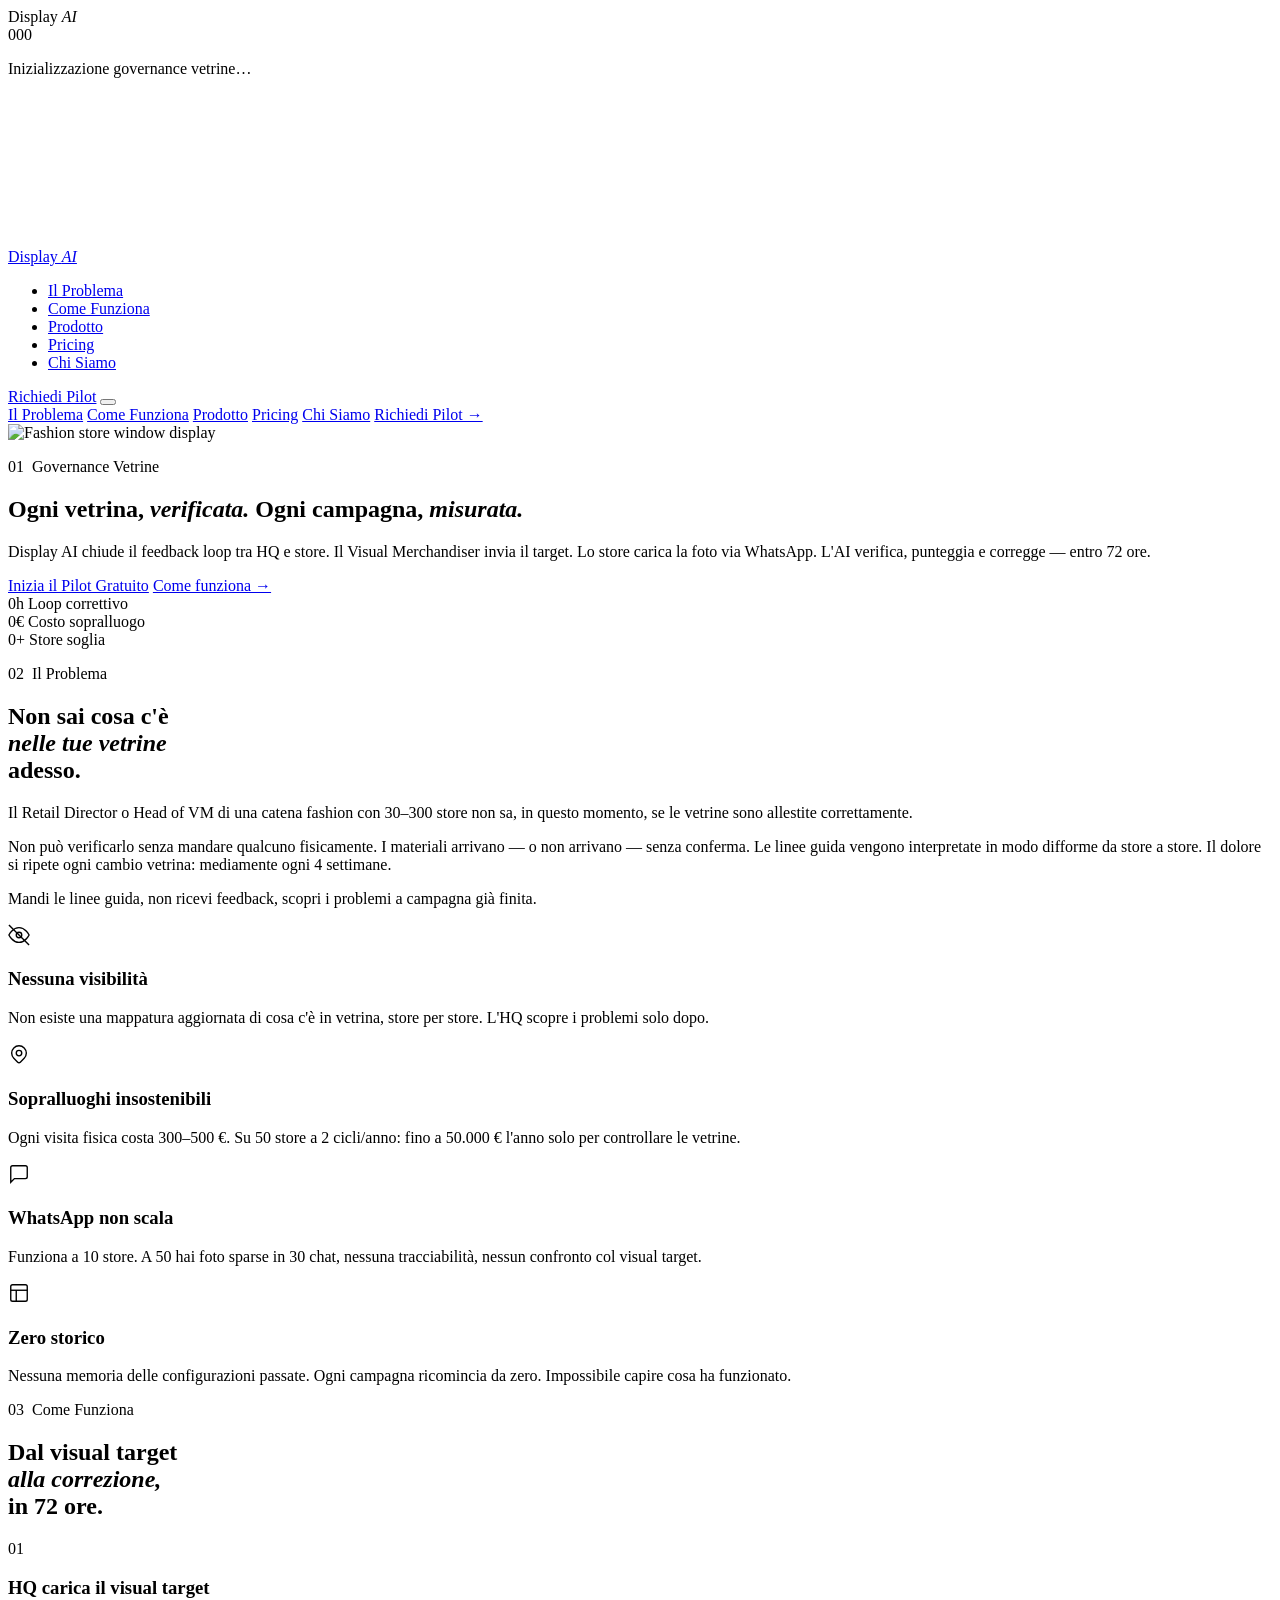
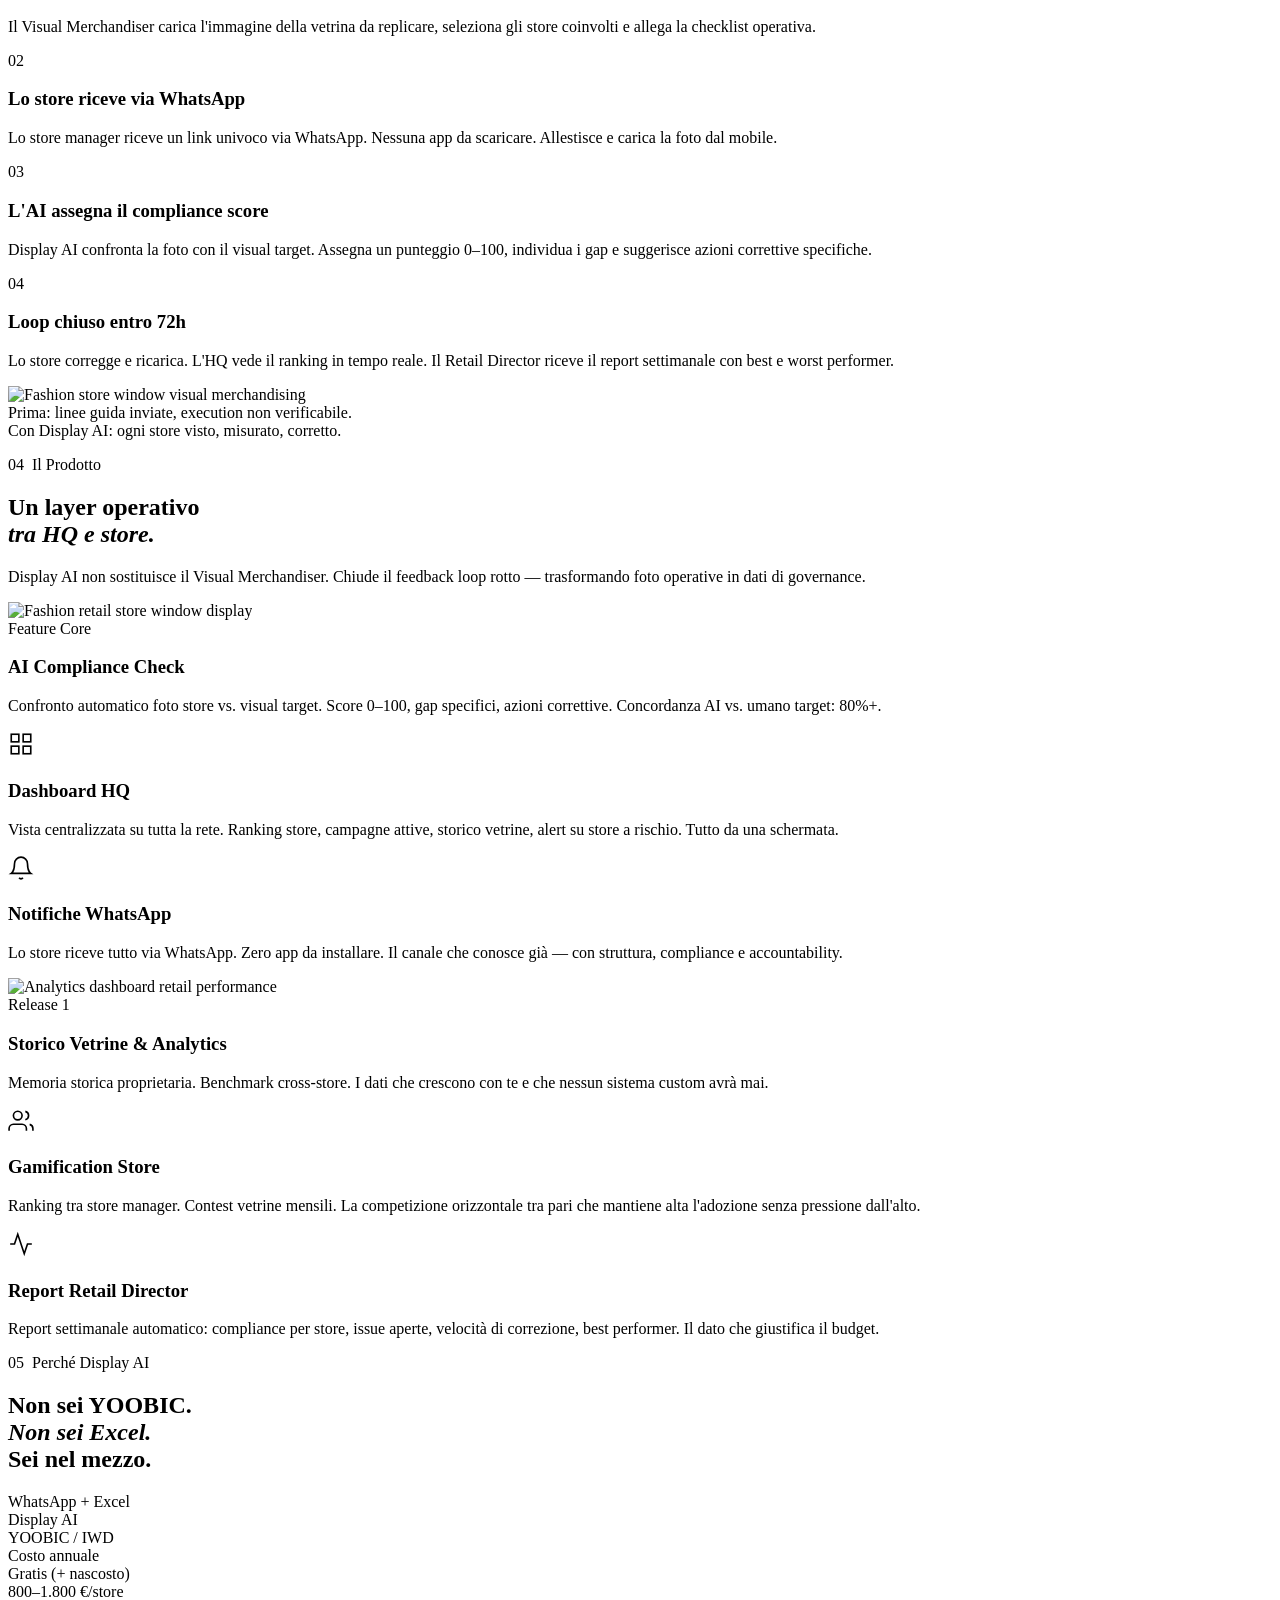
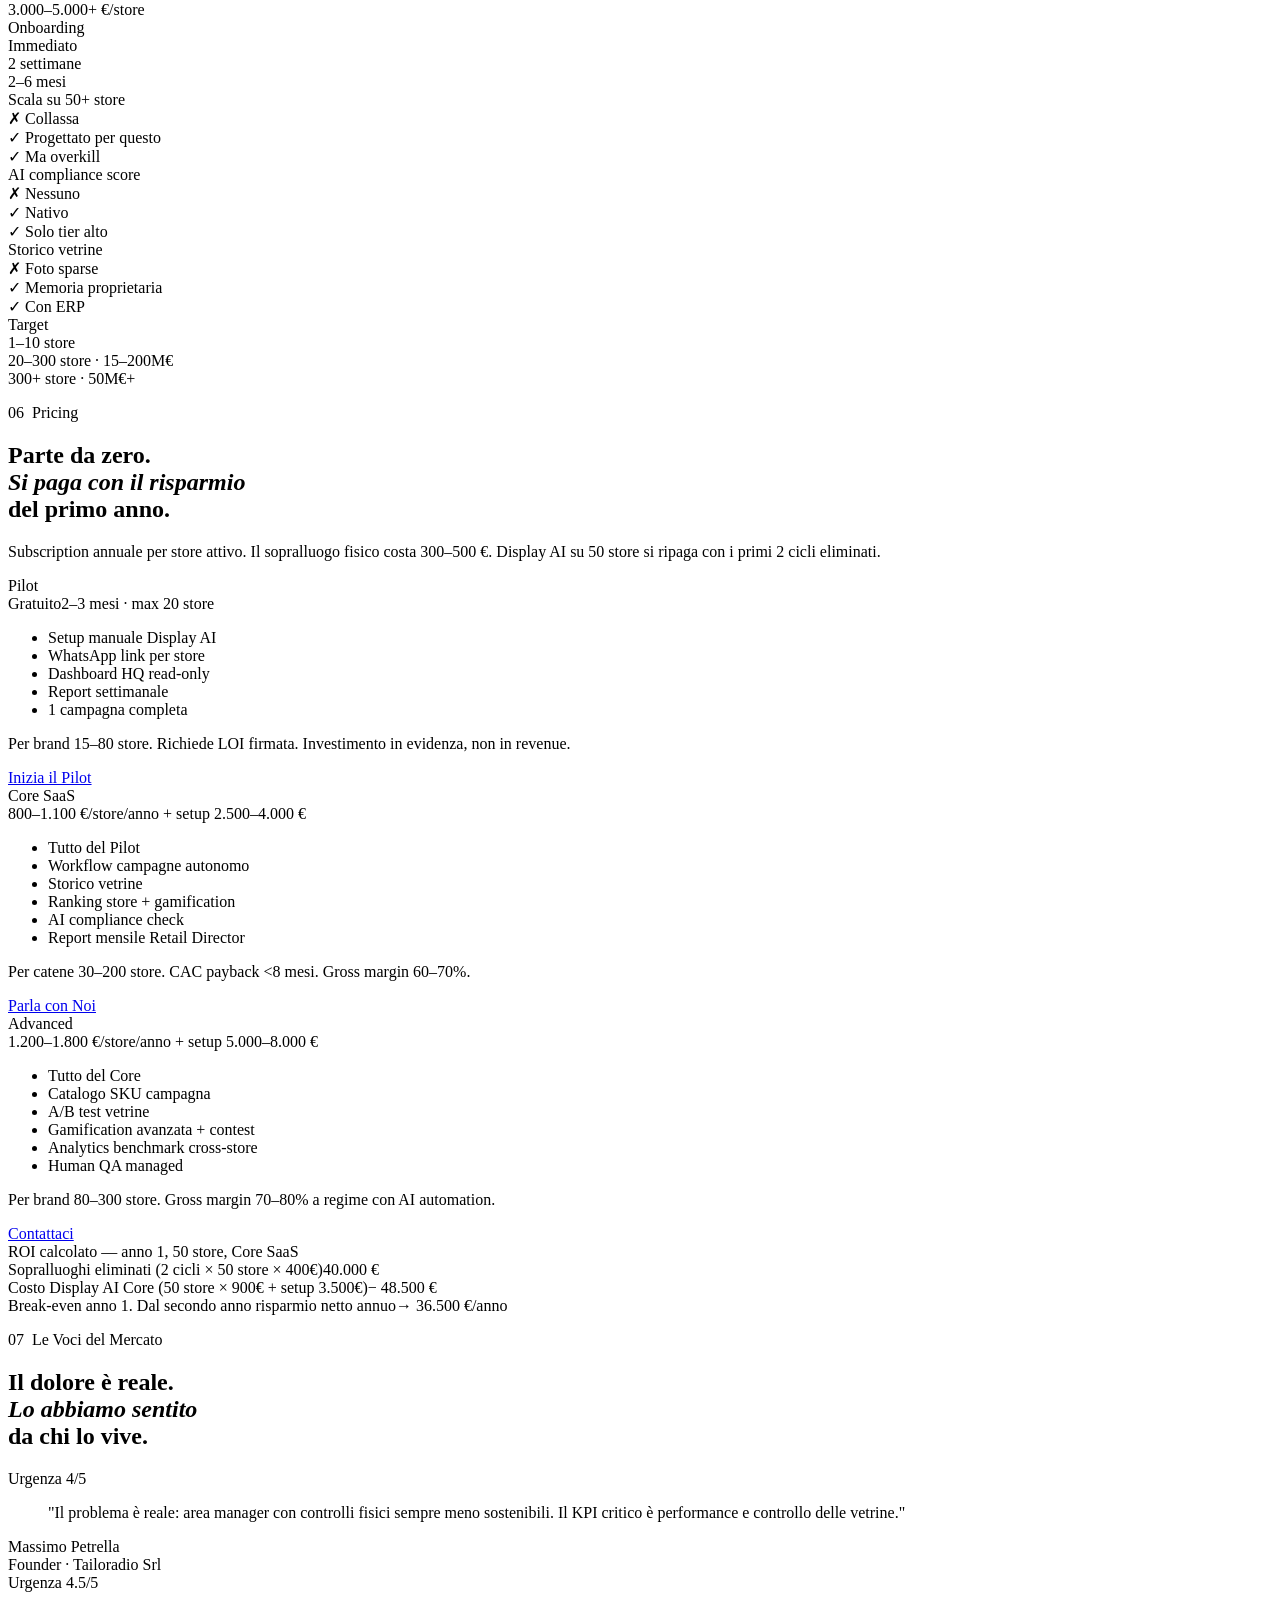
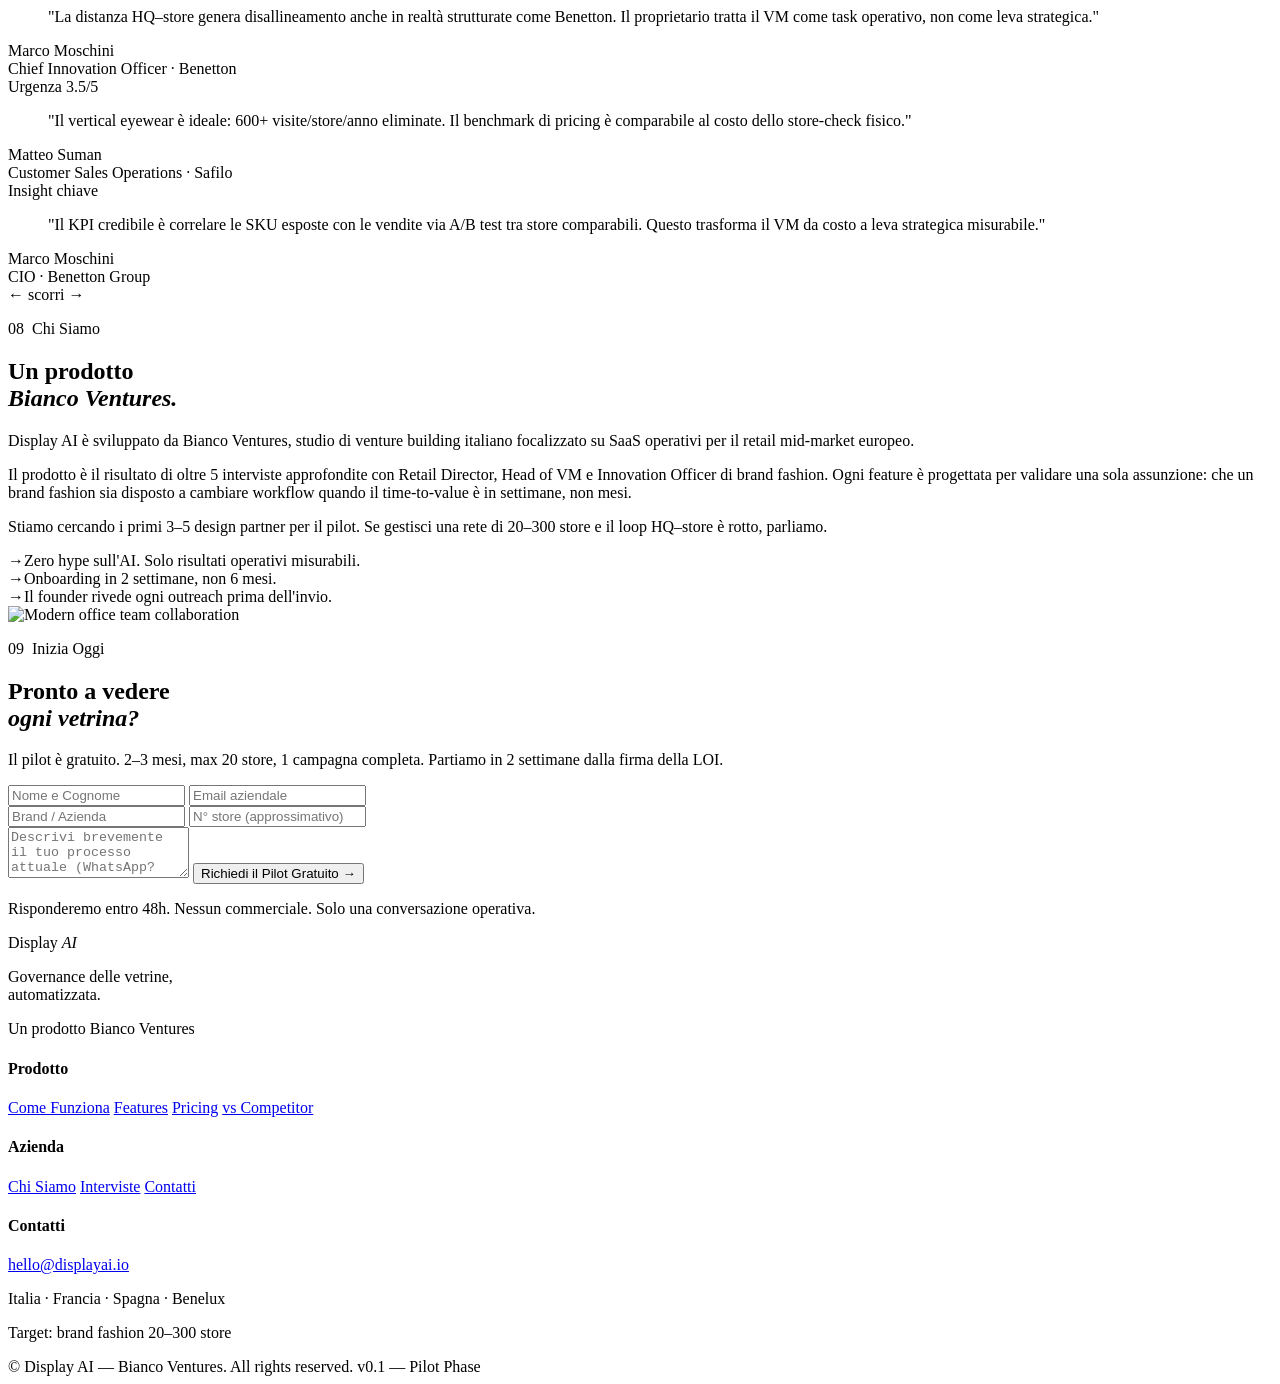
==== index.html @ e02dca62 "Add files via upload" ====
<!DOCTYPE html>
<html lang="it">
<head>
  <meta charset="UTF-8" />
  <meta name="viewport" content="width=device-width, initial-scale=1.0" />
  <title>Display AI — Governance delle Vetrine, Automatizzata</title>
  <meta name="description" content="Display AI aiuta i brand fashion con più di 20 store a garantire coerenza e performance nelle vetrine, tracciando automaticamente l'esecuzione." />
  <link rel="preconnect" href="https://fonts.googleapis.com" />
  <link rel="preconnect" href="https://fonts.gstatic.com" crossorigin />
  <link rel="preconnect" href="https://images.unsplash.com" />
  <link href="https://fonts.googleapis.com/css2?family=Cormorant+Garamond:ital,wght@0,300;0,600;1,300;1,600&family=DM+Sans:opsz,wght@9..40,300;9..40,400;9..40,500&family=DM+Mono:wght@400;500&display=swap" rel="stylesheet" />
  <link rel="stylesheet" href="style.css" />
</head>
<body>

  <div id="loader">
    <div class="loader-inner">
      <div class="loader-logo">Display <em>AI</em></div>
      <div class="loader-progress">
        <div class="loader-bar"><div id="loaderFill" class="loader-fill"></div></div>
        <span id="loaderCount" class="loader-count">000</span>
      </div>
      <p class="loader-label">Inizializzazione governance vetrine…</p>
    </div>
  </div>

  <div id="cursorRing" class="cursor-ring"></div>
  <div id="cursorDot" class="cursor-dot"></div>
  <canvas id="grain" class="grain" aria-hidden="true"></canvas>

  <nav id="nav">
    <div class="nav-inner">
      <a href="#hero" class="nav-logo">Display <em>AI</em></a>
      <ul class="nav-links">
        <li><a href="#problema">Il Problema</a></li>
        <li><a href="#come-funziona">Come Funziona</a></li>
        <li><a href="#prodotto">Prodotto</a></li>
        <li><a href="#pricing">Pricing</a></li>
        <li><a href="#chi-siamo">Chi Siamo</a></li>
      </ul>
      <a href="#contatti" class="btn-nav cta-mag">Richiedi Pilot</a>
      <button id="burger" class="burger" aria-label="Toggle menu"><span></span><span></span></button>
    </div>
    <div id="mobileMenu" class="mobile-menu">
      <a href="#problema" class="mobile-link">Il Problema</a>
      <a href="#come-funziona" class="mobile-link">Come Funziona</a>
      <a href="#prodotto" class="mobile-link">Prodotto</a>
      <a href="#pricing" class="mobile-link">Pricing</a>
      <a href="#chi-siamo" class="mobile-link">Chi Siamo</a>
      <a href="#contatti" class="mobile-cta">Richiedi Pilot →</a>
    </div>
  </nav>

  <section id="hero">
    <div class="hero-media">
      <img src="https://images.unsplash.com/photo-1567401893414-76b7b1e5a7a5?auto=format&fit=crop&q=80&w=2400" alt="Fashion store window display" class="hero-img" loading="eager" />
      <div class="hero-overlay"></div>
    </div>
    <div class="hero-body">
      <p class="chapter-tag ri"><span class="mono">01</span>&nbsp;&nbsp;Governance Vetrine</p>
      <h1 class="hero-title">
        <span class="rw" style="--d:0ms">Ogni vetrina,</span>
        <em class="rw" style="--d:140ms">verificata.</em>
        <span class="rw" style="--d:300ms">Ogni campagna,</span>
        <em class="rw" style="--d:440ms">misurata.</em>
      </h1>
      <p class="hero-sub ri" style="--d:580ms">Display AI chiude il feedback loop tra HQ e store. Il Visual Merchandiser invia il target. Lo store carica la foto via WhatsApp. L'AI verifica, punteggia e corregge — entro 72 ore.</p>
      <div class="hero-ctas ri" style="--d:720ms">
        <a href="#contatti" class="btn-primary cta-mag">Inizia il Pilot Gratuito</a>
        <a href="#come-funziona" class="btn-ghost">Come funziona →</a>
      </div>
      <div class="hero-stats ri" style="--d:860ms">
        <div class="hstat">
          <span class="hstat-num counter" data-target="72">0</span><span class="hstat-unit">h</span>
          <span class="hstat-label">Loop correttivo</span>
        </div>
        <div class="hstat-sep"></div>
        <div class="hstat">
          <span class="hstat-num counter" data-target="300">0</span><span class="hstat-unit">€</span>
          <span class="hstat-label">Costo sopralluogo</span>
        </div>
        <div class="hstat-sep"></div>
        <div class="hstat">
          <span class="hstat-num counter" data-target="20">0</span><span class="hstat-unit">+</span>
          <span class="hstat-label">Store soglia</span>
        </div>
      </div>
    </div>
    <div class="scroll-cue"><span class="scroll-line"></span></div>
  </section>

  <section id="problema" class="section">
    <div class="container">
      <div class="section-head">
        <p class="chapter-tag ri"><span class="mono">02</span>&nbsp;&nbsp;Il Problema</p>
        <h2 class="section-title ri">Non sai cosa c'è<br /><em>nelle tue vetrine</em><br />adesso.</h2>
      </div>
      <div class="problema-layout">
        <div class="problema-text">
          <p class="lead ri">Il Retail Director o Head of VM di una catena fashion con 30–300 store non sa, in questo momento, se le vetrine sono allestite correttamente.</p>
          <p class="body-text ri">Non può verificarlo senza mandare qualcuno fisicamente. I materiali arrivano — o non arrivano — senza conferma. Le linee guida vengono interpretate in modo difforme da store a store. Il dolore si ripete ogni cambio vetrina: mediamente ogni 4 settimane.</p>
          <p class="body-text ri">Mandi le linee guida, non ricevi feedback, scopri i problemi a campagna già finita.</p>
        </div>
        <div class="pain-cards">
          <div class="pain-card ri" style="--d:0ms">
            <div class="pain-icon"><svg width="22" height="22" viewBox="0 0 24 24" fill="none" stroke="currentColor" stroke-width="1.5"><path d="M1 12s4-8 11-8 11 8 11 8-4 8-11 8-11-8-11-8z"/><circle cx="12" cy="12" r="3"/><line x1="1" y1="1" x2="23" y2="23"/></svg></div>
            <h3>Nessuna visibilità</h3>
            <p>Non esiste una mappatura aggiornata di cosa c'è in vetrina, store per store. L'HQ scopre i problemi solo dopo.</p>
          </div>
          <div class="pain-card ri" style="--d:100ms">
            <div class="pain-icon"><svg width="22" height="22" viewBox="0 0 24 24" fill="none" stroke="currentColor" stroke-width="1.5"><path d="M17.657 16.657L13.414 20.9a1.998 1.998 0 01-2.827 0l-4.244-4.243a8 8 0 1111.314 0z"/><path d="M15 11a3 3 0 11-6 0 3 3 0 016 0z"/></svg></div>
            <h3>Sopralluoghi insostenibili</h3>
            <p>Ogni visita fisica costa 300–500 €. Su 50 store a 2 cicli/anno: fino a 50.000 € l'anno solo per controllare le vetrine.</p>
          </div>
          <div class="pain-card ri" style="--d:200ms">
            <div class="pain-icon"><svg width="22" height="22" viewBox="0 0 24 24" fill="none" stroke="currentColor" stroke-width="1.5"><path d="M21 15a2 2 0 01-2 2H7l-4 4V5a2 2 0 012-2h14a2 2 0 012 2z"/></svg></div>
            <h3>WhatsApp non scala</h3>
            <p>Funziona a 10 store. A 50 hai foto sparse in 30 chat, nessuna tracciabilità, nessun confronto col visual target.</p>
          </div>
          <div class="pain-card ri" style="--d:300ms">
            <div class="pain-icon"><svg width="22" height="22" viewBox="0 0 24 24" fill="none" stroke="currentColor" stroke-width="1.5"><rect x="3" y="3" width="18" height="18" rx="2"/><line x1="3" y1="9" x2="21" y2="9"/><line x1="9" y1="21" x2="9" y2="9"/></svg></div>
            <h3>Zero storico</h3>
            <p>Nessuna memoria delle configurazioni passate. Ogni campagna ricomincia da zero. Impossibile capire cosa ha funzionato.</p>
          </div>
        </div>
      </div>
    </div>
  </section>

  <section id="come-funziona" class="section section-dark">
    <div class="container">
      <div class="section-head">
        <p class="chapter-tag ri"><span class="mono">03</span>&nbsp;&nbsp;Come Funziona</p>
        <h2 class="section-title ri">Dal visual target<br /><em>alla correzione,</em><br />in 72 ore.</h2>
      </div>
      <div class="flow-wrap">
        <div class="flow-steps">
          <div class="flow-step ri" style="--d:0ms">
            <div class="step-num mono">01</div>
            <div class="step-body">
              <h3>HQ carica il visual target</h3>
              <p>Il Visual Merchandiser carica l'immagine della vetrina da replicare, seleziona gli store coinvolti e allega la checklist operativa.</p>
            </div>
          </div>
          <div class="flow-connector"></div>
          <div class="flow-step ri" style="--d:140ms">
            <div class="step-num mono">02</div>
            <div class="step-body">
              <h3>Lo store riceve via WhatsApp</h3>
              <p>Lo store manager riceve un link univoco via WhatsApp. Nessuna app da scaricare. Allestisce e carica la foto dal mobile.</p>
            </div>
          </div>
          <div class="flow-connector"></div>
          <div class="flow-step ri" style="--d:280ms">
            <div class="step-num mono">03</div>
            <div class="step-body">
              <h3>L'AI assegna il compliance score</h3>
              <p>Display AI confronta la foto con il visual target. Assegna un punteggio 0–100, individua i gap e suggerisce azioni correttive specifiche.</p>
            </div>
          </div>
          <div class="flow-connector"></div>
          <div class="flow-step ri" style="--d:420ms">
            <div class="step-num mono">04</div>
            <div class="step-body">
              <h3>Loop chiuso entro 72h</h3>
              <p>Lo store corregge e ricarica. L'HQ vede il ranking in tempo reale. Il Retail Director riceve il report settimanale con best e worst performer.</p>
            </div>
          </div>
        </div>
        <div class="flow-visual ri" style="--d:200ms">
          <img src="https://images.unsplash.com/photo-1558618666-fcd25c85cd64?auto=format&fit=crop&q=80&w=1200" alt="Fashion store window visual merchandising" loading="lazy" />
          <div class="flow-caption mono">Prima: linee guida inviate, execution non verificabile.<br/>Con Display AI: ogni store visto, misurato, corretto.</div>
        </div>
      </div>
    </div>
  </section>

  <section id="prodotto" class="section">
    <div class="container">
      <div class="section-head">
        <p class="chapter-tag ri"><span class="mono">04</span>&nbsp;&nbsp;Il Prodotto</p>
        <h2 class="section-title ri">Un layer operativo<br /><em>tra HQ e store.</em></h2>
        <p class="section-sub ri">Display AI non sostituisce il Visual Merchandiser. Chiude il feedback loop rotto — trasformando foto operative in dati di governance.</p>
      </div>
      <div class="bento">
        <div class="bento-card bento-large ri">
          <div class="bento-img-wrap">
            <img src="https://images.unsplash.com/photo-1441984904996-e0b6ba687e04?auto=format&fit=crop&q=80&w=1200" alt="Fashion retail store window display" loading="lazy" />
            <div class="bento-overlay"></div>
          </div>
          <div class="bento-content">
            <span class="bento-tag mono">Feature Core</span>
            <h3>AI Compliance Check</h3>
            <p>Confronto automatico foto store vs. visual target. Score 0–100, gap specifici, azioni correttive. Concordanza AI vs. umano target: 80%+.</p>
          </div>
        </div>
        <div class="bento-card ri" style="--d:100ms">
          <div class="bento-icon"><svg width="26" height="26" viewBox="0 0 24 24" fill="none" stroke="currentColor" stroke-width="1.5"><rect x="3" y="3" width="7" height="7"/><rect x="14" y="3" width="7" height="7"/><rect x="3" y="14" width="7" height="7"/><rect x="14" y="14" width="7" height="7"/></svg></div>
          <h3>Dashboard HQ</h3>
          <p>Vista centralizzata su tutta la rete. Ranking store, campagne attive, storico vetrine, alert su store a rischio. Tutto da una schermata.</p>
        </div>
        <div class="bento-card ri" style="--d:200ms">
          <div class="bento-icon"><svg width="26" height="26" viewBox="0 0 24 24" fill="none" stroke="currentColor" stroke-width="1.5"><path d="M18 8A6 6 0 006 8c0 7-3 9-3 9h18s-3-2-3-9"/><path d="M13.73 21a2 2 0 01-3.46 0"/></svg></div>
          <h3>Notifiche WhatsApp</h3>
          <p>Lo store riceve tutto via WhatsApp. Zero app da installare. Il canale che conosce già — con struttura, compliance e accountability.</p>
        </div>
        <div class="bento-card bento-wide ri" style="--d:100ms">
          <div class="bento-img-wrap">
            <img src="https://images.unsplash.com/photo-1460925895917-afdab827c52f?auto=format&fit=crop&q=80&w=1200" alt="Analytics dashboard retail performance" loading="lazy" />
            <div class="bento-overlay"></div>
          </div>
          <div class="bento-content">
            <span class="bento-tag mono">Release 1</span>
            <h3>Storico Vetrine & Analytics</h3>
            <p>Memoria storica proprietaria. Benchmark cross-store. I dati che crescono con te e che nessun sistema custom avrà mai.</p>
          </div>
        </div>
        <div class="bento-card ri" style="--d:300ms">
          <div class="bento-icon"><svg width="26" height="26" viewBox="0 0 24 24" fill="none" stroke="currentColor" stroke-width="1.5"><path d="M17 21v-2a4 4 0 00-4-4H5a4 4 0 00-4 4v2"/><circle cx="9" cy="7" r="4"/><path d="M23 21v-2a4 4 0 00-3-3.87M16 3.13a4 4 0 010 7.75"/></svg></div>
          <h3>Gamification Store</h3>
          <p>Ranking tra store manager. Contest vetrine mensili. La competizione orizzontale tra pari che mantiene alta l'adozione senza pressione dall'alto.</p>
        </div>
        <div class="bento-card ri" style="--d:400ms">
          <div class="bento-icon"><svg width="26" height="26" viewBox="0 0 24 24" fill="none" stroke="currentColor" stroke-width="1.5"><polyline points="22 12 18 12 15 21 9 3 6 12 2 12"/></svg></div>
          <h3>Report Retail Director</h3>
          <p>Report settimanale automatico: compliance per store, issue aperte, velocità di correzione, best performer. Il dato che giustifica il budget.</p>
        </div>
      </div>
    </div>
  </section>

  <section id="versus" class="section section-dark">
    <div class="container">
      <div class="section-head">
        <p class="chapter-tag ri"><span class="mono">05</span>&nbsp;&nbsp;Perché Display AI</p>
        <h2 class="section-title ri">Non sei YOOBIC.<br /><em>Non sei Excel.</em><br />Sei nel mezzo.</h2>
      </div>
      <div class="vs-table ri">
        <div class="vs-header">
          <div></div>
          <div class="mono vs-col-h">WhatsApp + Excel</div>
          <div class="mono vs-col-h highlight-h">Display AI</div>
          <div class="mono vs-col-h">YOOBIC / IWD</div>
        </div>
        <div class="vs-row"><div class="vs-label">Costo annuale</div><div>Gratis (+ nascosto)</div><div class="highlight-c">800–1.800 €/store</div><div>3.000–5.000+ €/store</div></div>
        <div class="vs-row"><div class="vs-label">Onboarding</div><div>Immediato</div><div class="highlight-c">2 settimane</div><div>2–6 mesi</div></div>
        <div class="vs-row"><div class="vs-label">Scala su 50+ store</div><div class="no">✗ Collassa</div><div class="highlight-c yes">✓ Progettato per questo</div><div class="yes">✓ Ma overkill</div></div>
        <div class="vs-row"><div class="vs-label">AI compliance score</div><div class="no">✗ Nessuno</div><div class="highlight-c yes">✓ Nativo</div><div class="yes">✓ Solo tier alto</div></div>
        <div class="vs-row"><div class="vs-label">Storico vetrine</div><div class="no">✗ Foto sparse</div><div class="highlight-c yes">✓ Memoria proprietaria</div><div class="yes">✓ Con ERP</div></div>
        <div class="vs-row"><div class="vs-label">Target</div><div>1–10 store</div><div class="highlight-c">20–300 store · 15–200M€</div><div>300+ store · 50M€+</div></div>
      </div>
    </div>
  </section>

  <section id="pricing" class="section">
    <div class="container">
      <div class="section-head">
        <p class="chapter-tag ri"><span class="mono">06</span>&nbsp;&nbsp;Pricing</p>
        <h2 class="section-title ri">Parte da zero.<br /><em>Si paga con il risparmio</em><br />del primo anno.</h2>
        <p class="section-sub ri">Subscription annuale per store attivo. Il sopralluogo fisico costa 300–500 €. Display AI su 50 store si ripaga con i primi 2 cicli eliminati.</p>
      </div>
      <div class="pricing-grid">
        <div class="pricing-card ri" style="--d:0ms">
          <div class="pricing-badge mono">Pilot</div>
          <div class="pricing-price"><span class="price-amount">Gratuito</span><span class="price-period">2–3 mesi · max 20 store</span></div>
          <ul class="pricing-features">
            <li>Setup manuale Display AI</li>
            <li>WhatsApp link per store</li>
            <li>Dashboard HQ read-only</li>
            <li>Report settimanale</li>
            <li>1 campagna completa</li>
          </ul>
          <p class="pricing-note">Per brand 15–80 store. Richiede LOI firmata. Investimento in evidenza, non in revenue.</p>
          <a href="#contatti" class="btn-outline cta-mag">Inizia il Pilot</a>
        </div>
        <div class="pricing-card pricing-featured ri" style="--d:160ms">
          <div class="pricing-badge mono">Core SaaS</div>
          <div class="pricing-price"><span class="price-amount">800–1.100 €</span><span class="price-period">/store/anno + setup 2.500–4.000 €</span></div>
          <ul class="pricing-features">
            <li>Tutto del Pilot</li>
            <li>Workflow campagne autonomo</li>
            <li>Storico vetrine</li>
            <li>Ranking store + gamification</li>
            <li>AI compliance check</li>
            <li>Report mensile Retail Director</li>
          </ul>
          <p class="pricing-note">Per catene 30–200 store. CAC payback &lt;8 mesi. Gross margin 60–70%.</p>
          <a href="#contatti" class="btn-primary cta-mag">Parla con Noi</a>
        </div>
        <div class="pricing-card ri" style="--d:320ms">
          <div class="pricing-badge mono">Advanced</div>
          <div class="pricing-price"><span class="price-amount">1.200–1.800 €</span><span class="price-period">/store/anno + setup 5.000–8.000 €</span></div>
          <ul class="pricing-features">
            <li>Tutto del Core</li>
            <li>Catalogo SKU campagna</li>
            <li>A/B test vetrine</li>
            <li>Gamification avanzata + contest</li>
            <li>Analytics benchmark cross-store</li>
            <li>Human QA managed</li>
          </ul>
          <p class="pricing-note">Per brand 80–300 store. Gross margin 70–80% a regime con AI automation.</p>
          <a href="#contatti" class="btn-outline cta-mag">Contattaci</a>
        </div>
      </div>
      <div class="pricing-math ri">
        <div class="math-label mono">ROI calcolato — anno 1, 50 store, Core SaaS</div>
        <div class="math-row"><span>Sopralluoghi eliminati (2 cicli × 50 store × 400€)</span><span class="math-val">40.000 €</span></div>
        <div class="math-row"><span>Costo Display AI Core (50 store × 900€ + setup 3.500€)</span><span class="math-val">− 48.500 €</span></div>
        <div class="math-row math-total"><span>Break-even anno 1. Dal secondo anno risparmio netto annuo</span><span class="math-val accent">→ 36.500 €/anno</span></div>
      </div>
    </div>
  </section>

  <section id="voci" class="section section-dark">
    <div class="container">
      <div class="section-head">
        <p class="chapter-tag ri"><span class="mono">07</span>&nbsp;&nbsp;Le Voci del Mercato</p>
        <h2 class="section-title ri">Il dolore è reale.<br /><em>Lo abbiamo sentito</em><br />da chi lo vive.</h2>
      </div>
      <div class="quotes-rail" id="quotesRail">
        <div class="quote-card">
          <div class="quote-score mono">Urgenza 4/5</div>
          <blockquote>"Il problema è reale: area manager con controlli fisici sempre meno sostenibili. Il KPI critico è performance e controllo delle vetrine."</blockquote>
          <div class="quote-author"><div class="quote-name">Massimo Petrella</div><div class="quote-role mono">Founder · Tailoradio Srl</div></div>
        </div>
        <div class="quote-card">
          <div class="quote-score mono">Urgenza 4.5/5</div>
          <blockquote>"La distanza HQ–store genera disallineamento anche in realtà strutturate come Benetton. Il proprietario tratta il VM come task operativo, non come leva strategica."</blockquote>
          <div class="quote-author"><div class="quote-name">Marco Moschini</div><div class="quote-role mono">Chief Innovation Officer · Benetton</div></div>
        </div>
        <div class="quote-card">
          <div class="quote-score mono">Urgenza 3.5/5</div>
          <blockquote>"Il vertical eyewear è ideale: 600+ visite/store/anno eliminate. Il benchmark di pricing è comparabile al costo dello store-check fisico."</blockquote>
          <div class="quote-author"><div class="quote-name">Matteo Suman</div><div class="quote-role mono">Customer Sales Operations · Safilo</div></div>
        </div>
        <div class="quote-card">
          <div class="quote-score mono">Insight chiave</div>
          <blockquote>"Il KPI credibile è correlare le SKU esposte con le vendite via A/B test tra store comparabili. Questo trasforma il VM da costo a leva strategica misurabile."</blockquote>
          <div class="quote-author"><div class="quote-name">Marco Moschini</div><div class="quote-role mono">CIO · Benetton Group</div></div>
        </div>
      </div>
      <div class="rail-hint mono">← scorri →</div>
    </div>
  </section>

  <section id="chi-siamo" class="section">
    <div class="container">
      <div class="chi-layout">
        <div class="chi-text">
          <p class="chapter-tag ri"><span class="mono">08</span>&nbsp;&nbsp;Chi Siamo</p>
          <h2 class="section-title ri">Un prodotto<br /><em>Bianco Ventures.</em></h2>
          <p class="lead ri">Display AI è sviluppato da Bianco Ventures, studio di venture building italiano focalizzato su SaaS operativi per il retail mid-market europeo.</p>
          <p class="body-text ri">Il prodotto è il risultato di oltre 5 interviste approfondite con Retail Director, Head of VM e Innovation Officer di brand fashion. Ogni feature è progettata per validare una sola assunzione: che un brand fashion sia disposto a cambiare workflow quando il time-to-value è in settimane, non mesi.</p>
          <p class="body-text ri">Stiamo cercando i primi 3–5 design partner per il pilot. Se gestisci una rete di 20–300 store e il loop HQ–store è rotto, parliamo.</p>
          <div class="chi-values ri">
            <div class="value-item"><span class="mono accent">→</span><span>Zero hype sull'AI. Solo risultati operativi misurabili.</span></div>
            <div class="value-item"><span class="mono accent">→</span><span>Onboarding in 2 settimane, non 6 mesi.</span></div>
            <div class="value-item"><span class="mono accent">→</span><span>Il founder rivede ogni outreach prima dell'invio.</span></div>
          </div>
        </div>
        <div class="chi-image ri">
          <img src="https://images.unsplash.com/photo-1600880292203-757bb62b4baf?auto=format&fit=crop&q=80&w=1200" alt="Modern office team collaboration" loading="lazy" />
        </div>
      </div>
    </div>
  </section>

  <section id="contatti" class="section section-cta">
    <div class="container">
      <div class="cta-block">
        <p class="chapter-tag ri"><span class="mono">09</span>&nbsp;&nbsp;Inizia Oggi</p>
        <h2 class="cta-title ri">Pronto a vedere<br /><em>ogni vetrina?</em></h2>
        <p class="cta-sub ri">Il pilot è gratuito. 2–3 mesi, max 20 store, 1 campagna completa. Partiamo in 2 settimane dalla firma della LOI.</p>
        <div class="cta-form ri">
          <div class="form-row">
            <input type="text" placeholder="Nome e Cognome" class="form-input" />
            <input type="email" placeholder="Email aziendale" class="form-input" />
          </div>
          <div class="form-row">
            <input type="text" placeholder="Brand / Azienda" class="form-input" />
            <input type="text" placeholder="N° store (approssimativo)" class="form-input" />
          </div>
          <textarea placeholder="Descrivi brevemente il tuo processo attuale (WhatsApp? Excel? Visite fisiche?)" class="form-textarea" rows="3"></textarea>
          <button class="btn-primary btn-full cta-mag" id="submitBtn">Richiedi il Pilot Gratuito →</button>
          <p class="form-note mono">Risponderemo entro 48h. Nessun commerciale. Solo una conversazione operativa.</p>
        </div>
      </div>
    </div>
  </section>

  <footer id="footer">
    <div class="container">
      <div class="footer-grid">
        <div class="footer-brand">
          <div class="footer-logo">Display <em>AI</em></div>
          <p class="footer-tagline">Governance delle vetrine,<br />automatizzata.</p>
          <p class="footer-backer mono">Un prodotto Bianco Ventures</p>
        </div>
        <div class="footer-links">
          <h4 class="footer-head mono">Prodotto</h4>
          <a href="#come-funziona">Come Funziona</a>
          <a href="#prodotto">Features</a>
          <a href="#pricing">Pricing</a>
          <a href="#versus">vs Competitor</a>
        </div>
        <div class="footer-links">
          <h4 class="footer-head mono">Azienda</h4>
          <a href="#chi-siamo">Chi Siamo</a>
          <a href="#voci">Interviste</a>
          <a href="#contatti">Contatti</a>
        </div>
        <div class="footer-contact">
          <h4 class="footer-head mono">Contatti</h4>
          <a href="mailto:hello@displayai.io">hello@displayai.io</a>
          <p class="footer-note">Italia · Francia · Spagna · Benelux</p>
          <p class="footer-note">Target: brand fashion 20–300 store</p>
        </div>
      </div>
      <div class="footer-bottom">
        <span class="mono">© <span id="year"></span> Display AI — Bianco Ventures. All rights reserved.</span>
        <span class="mono footer-version">v0.1 — Pilot Phase</span>
      </div>
    </div>
  </footer>

  <script src="motion.js"></script>
</body>
</html>
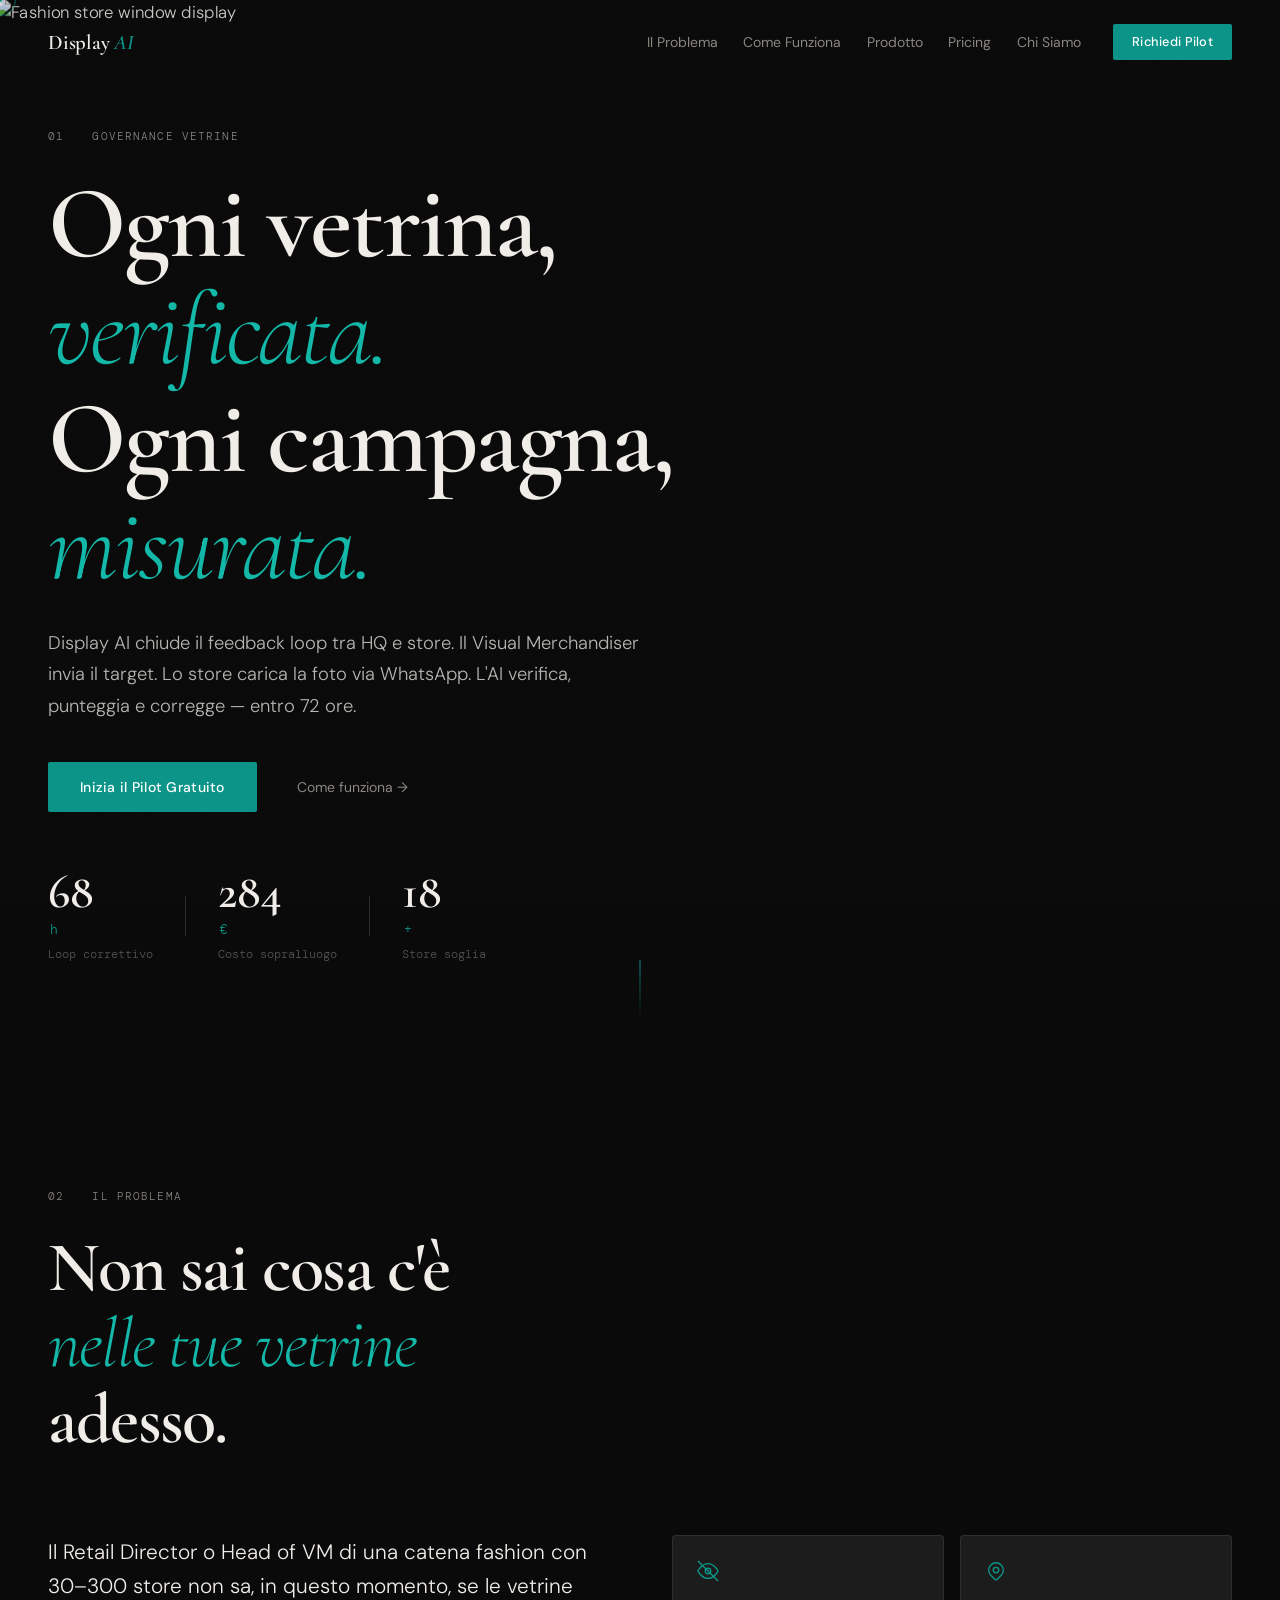
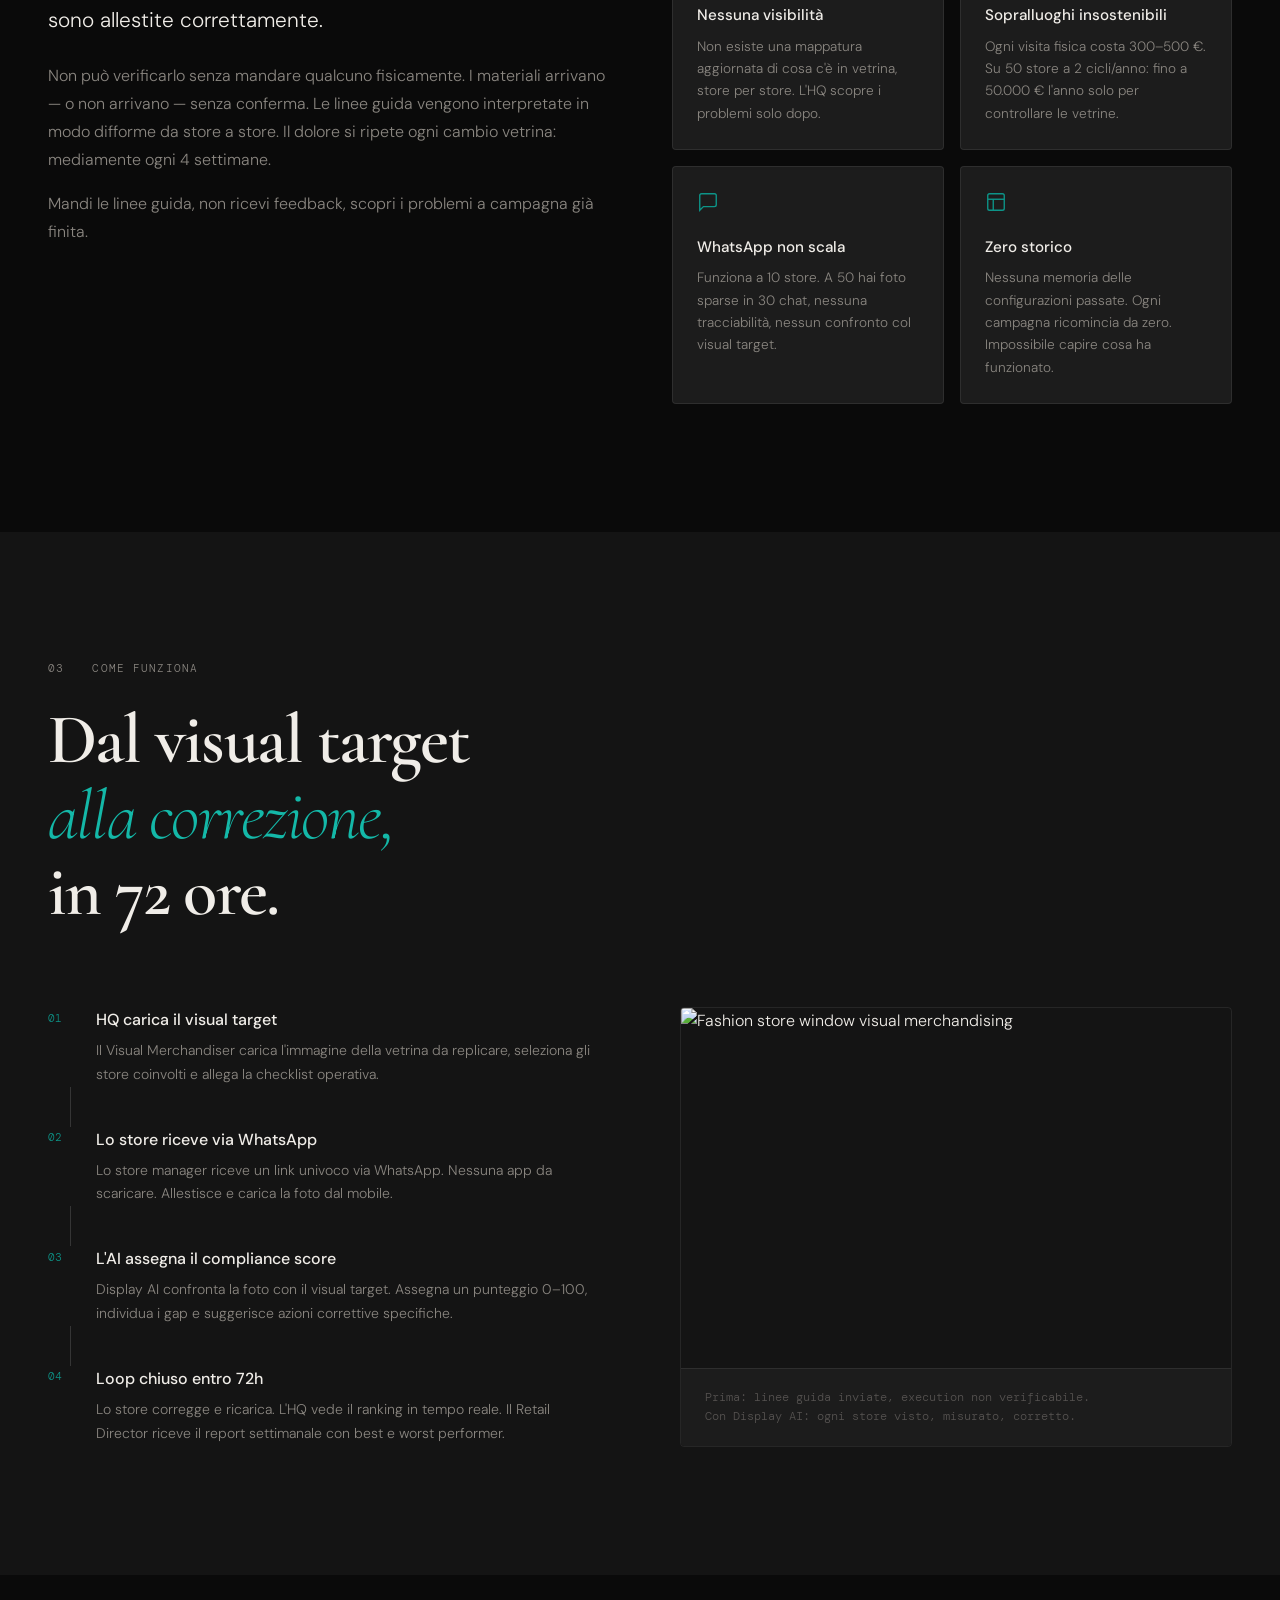
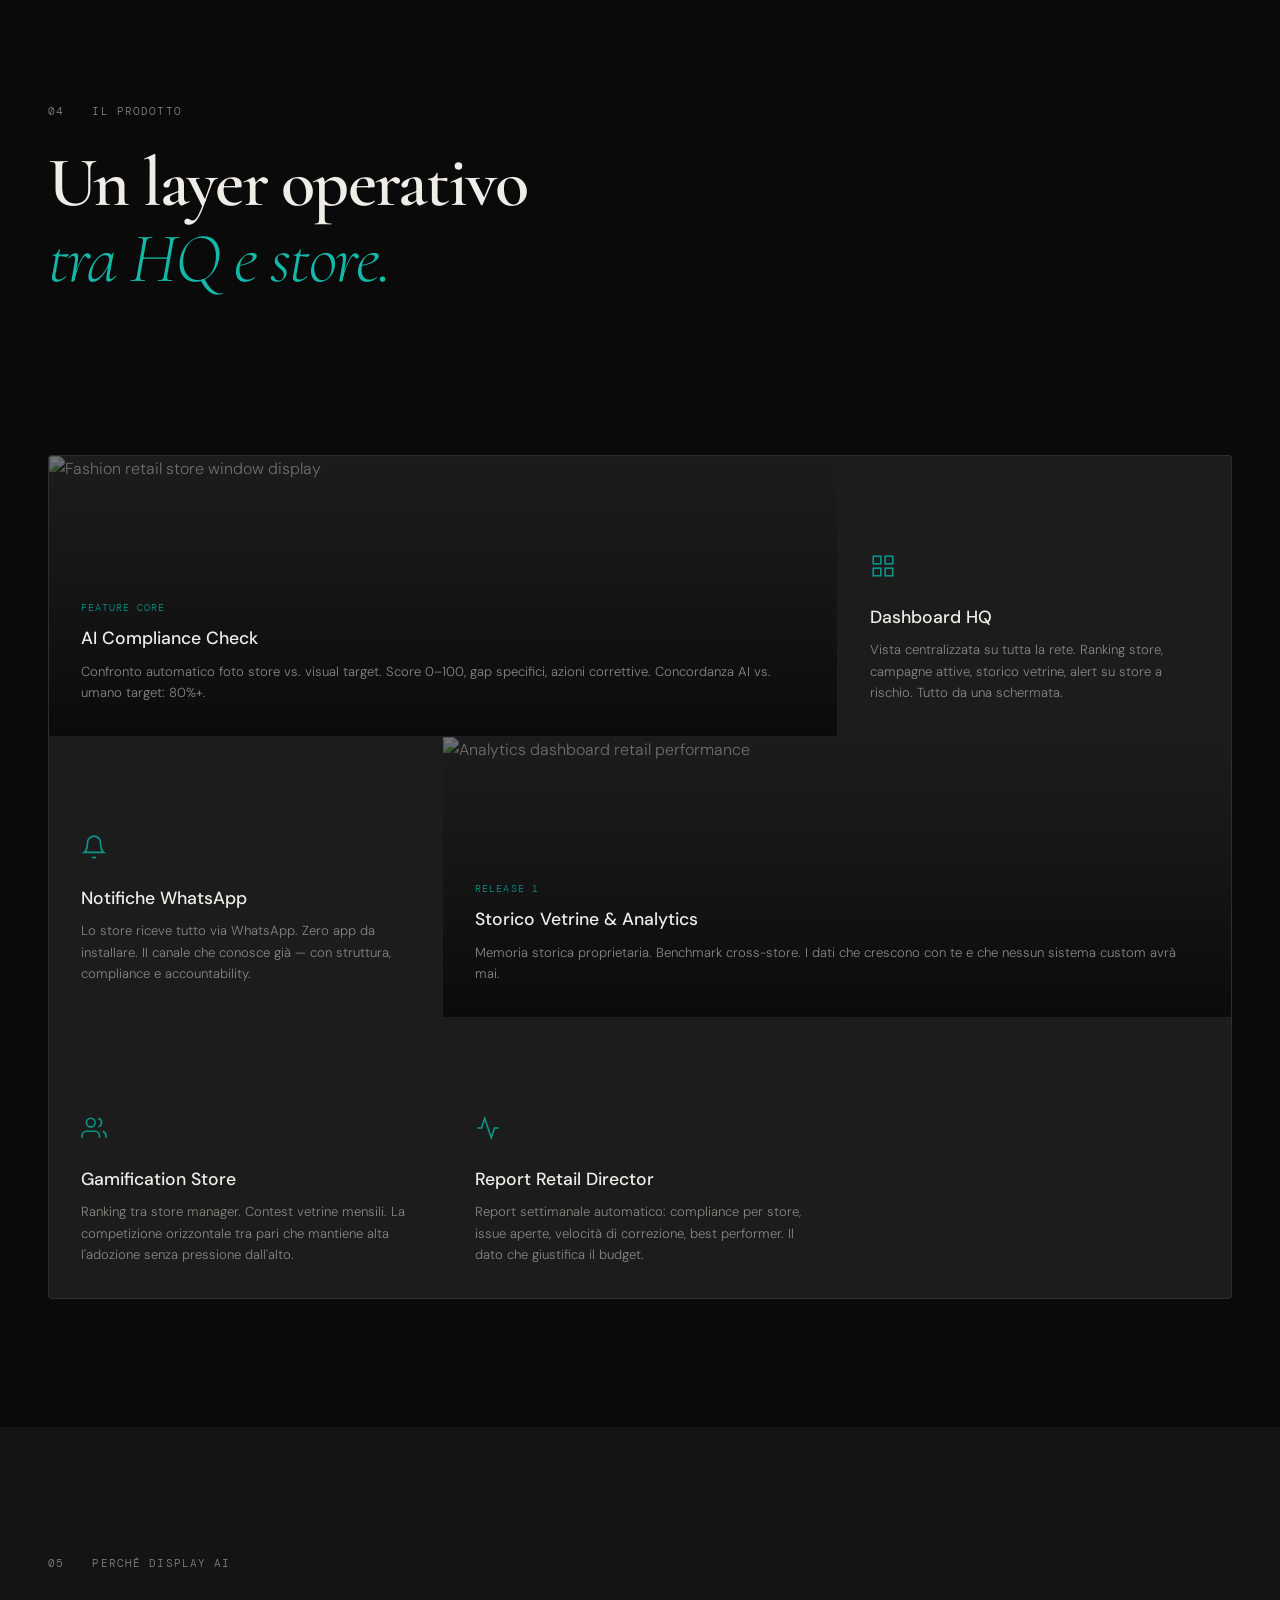
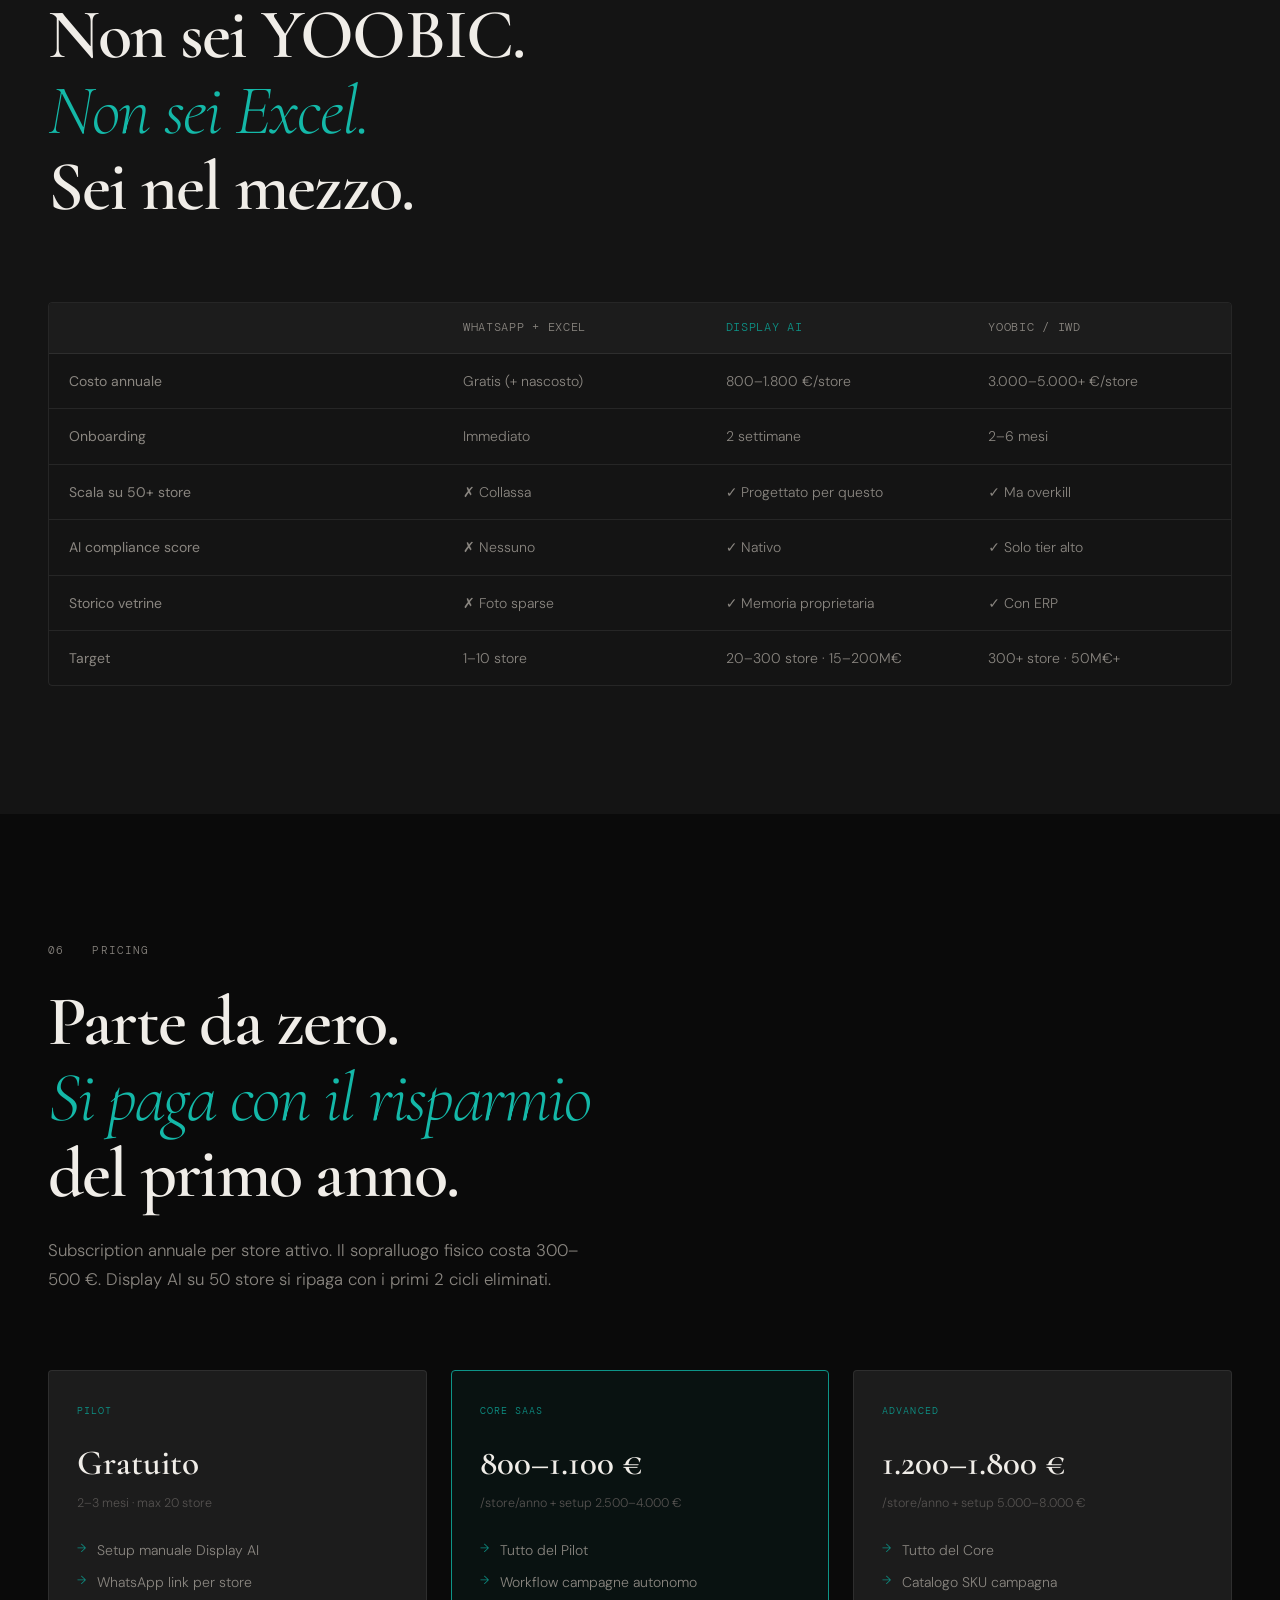
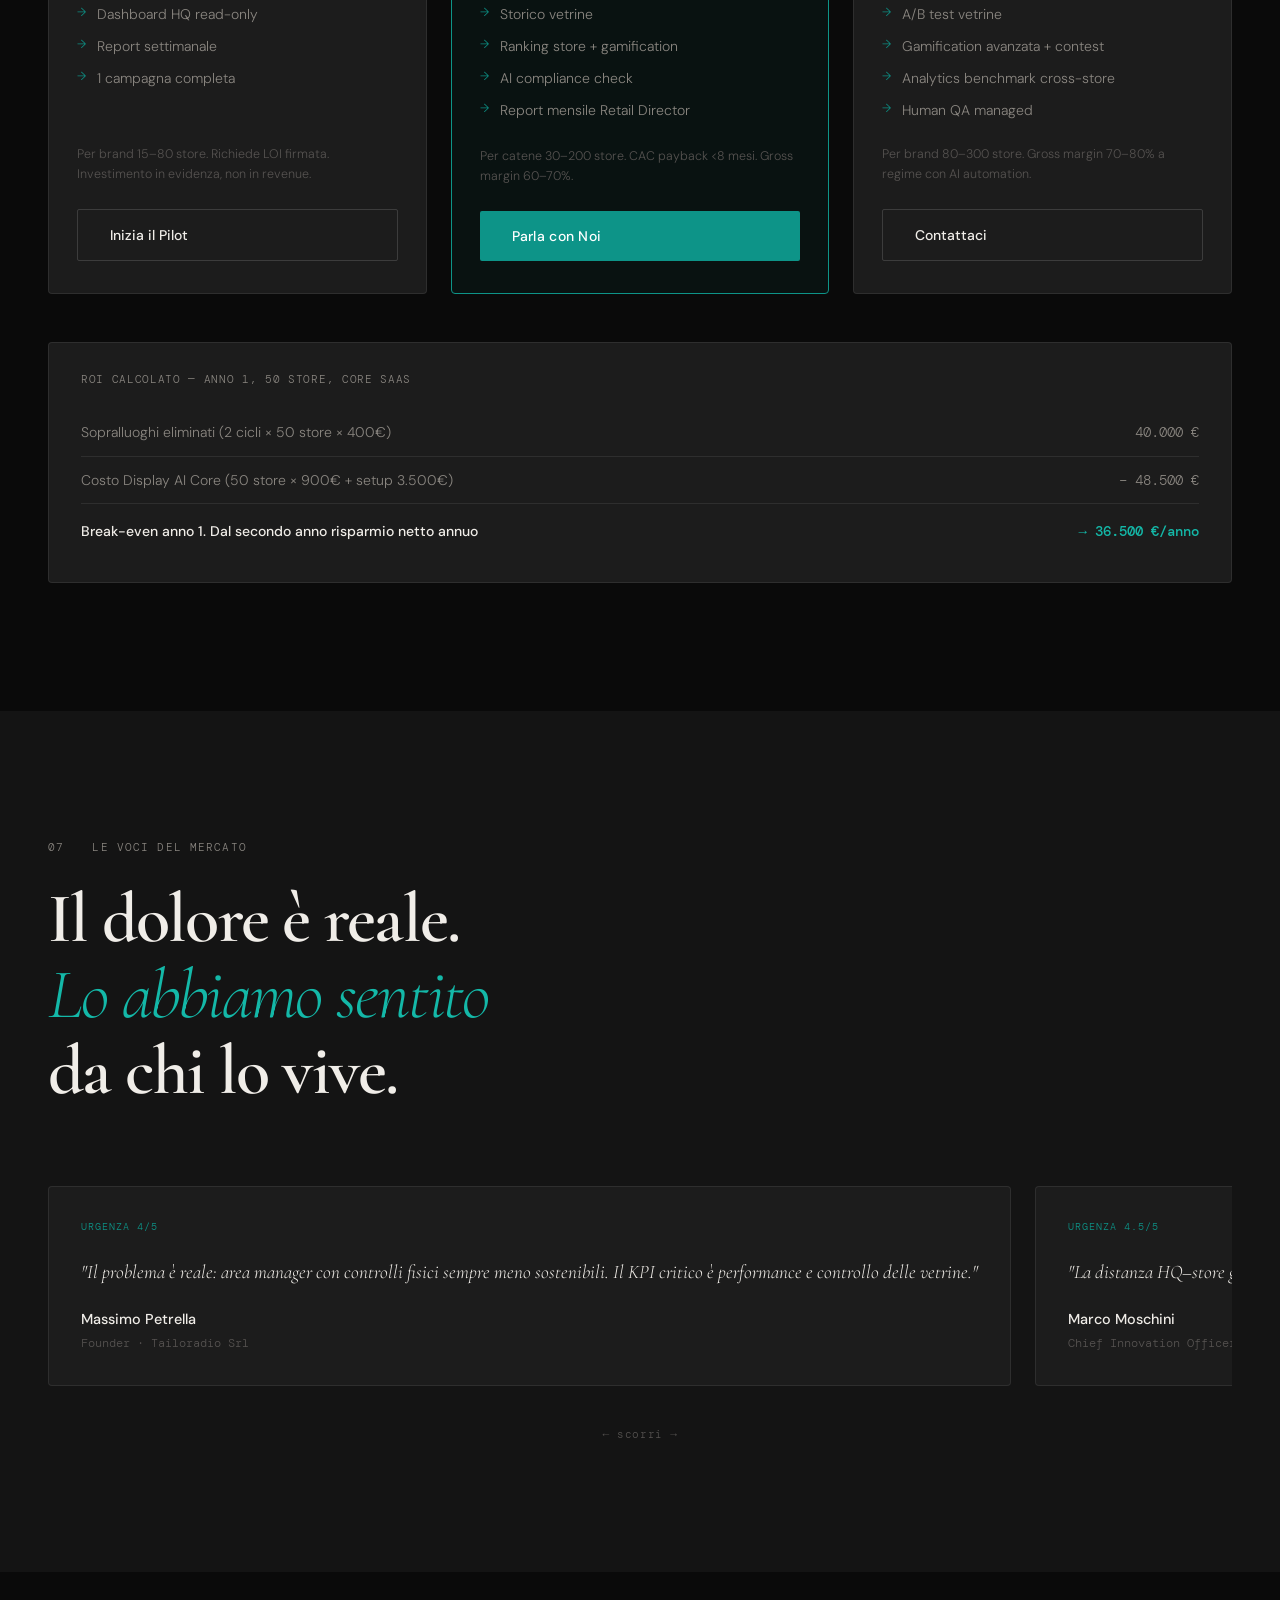
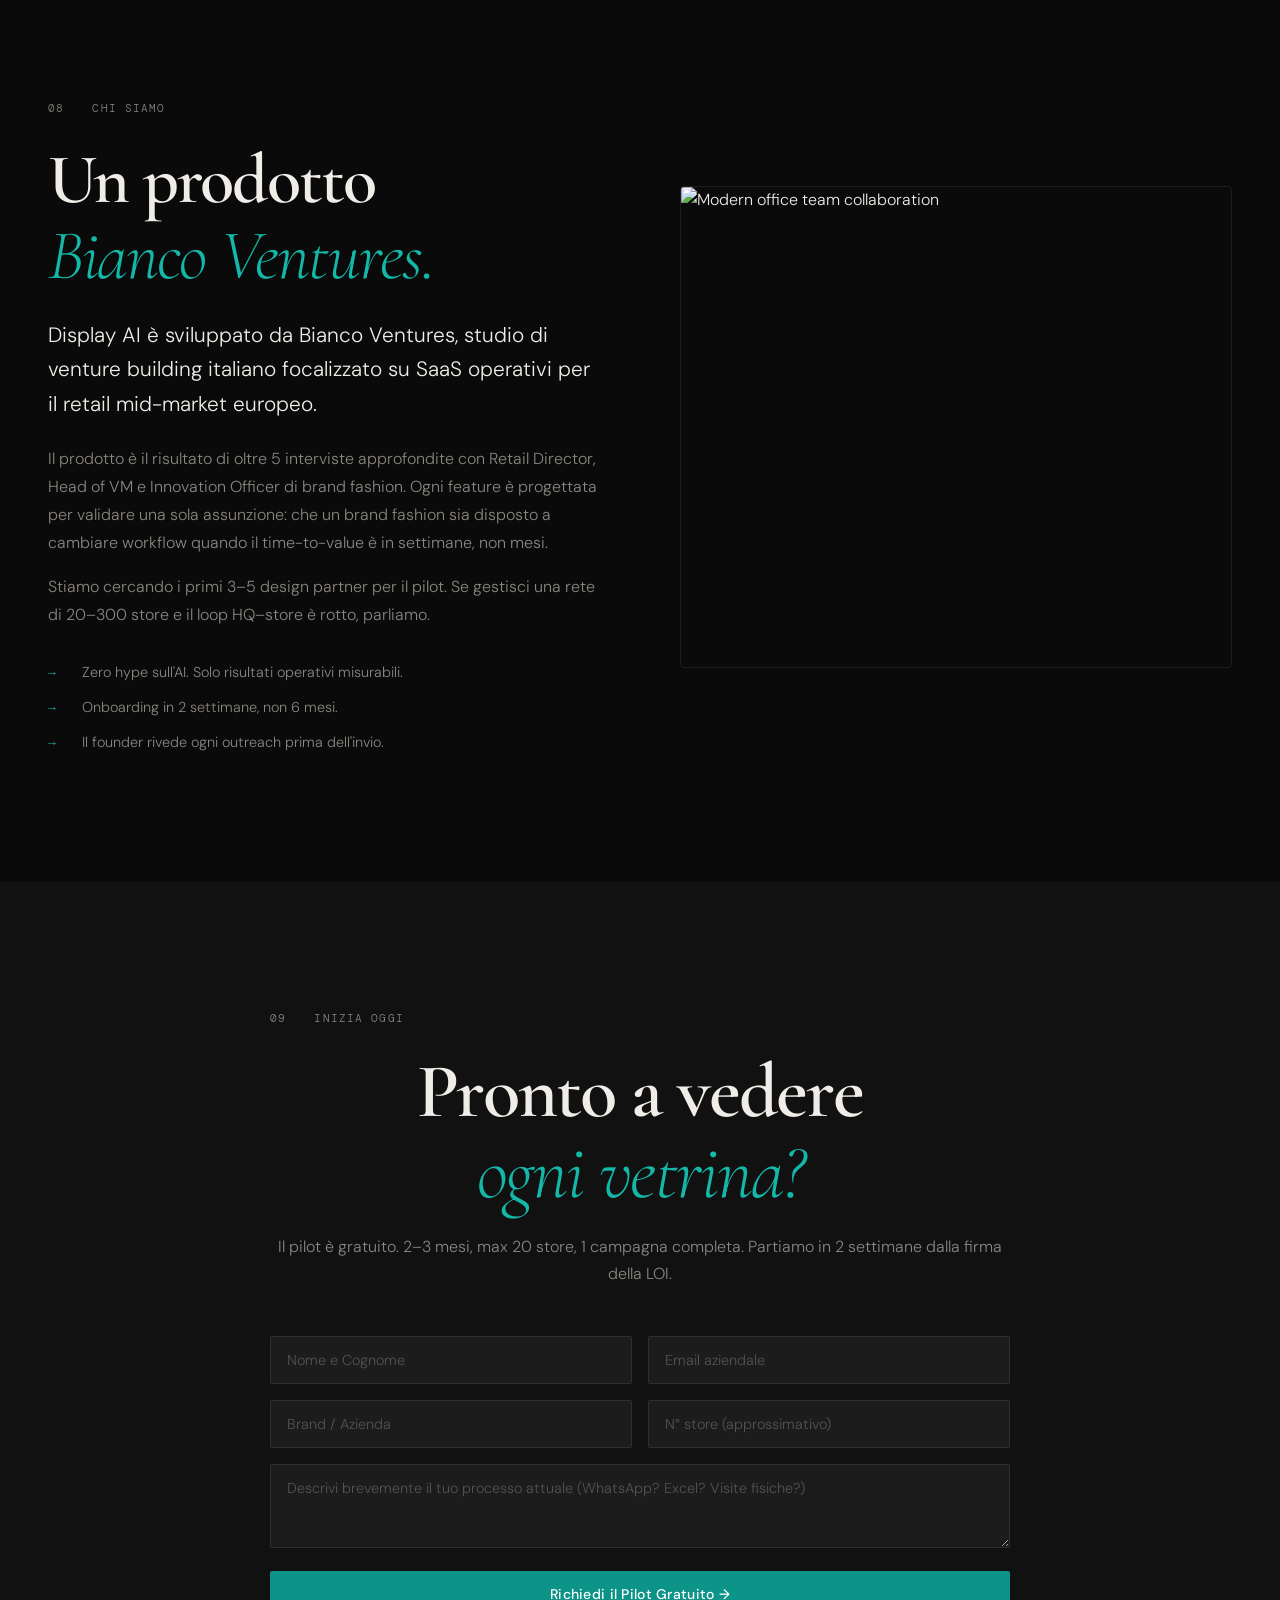
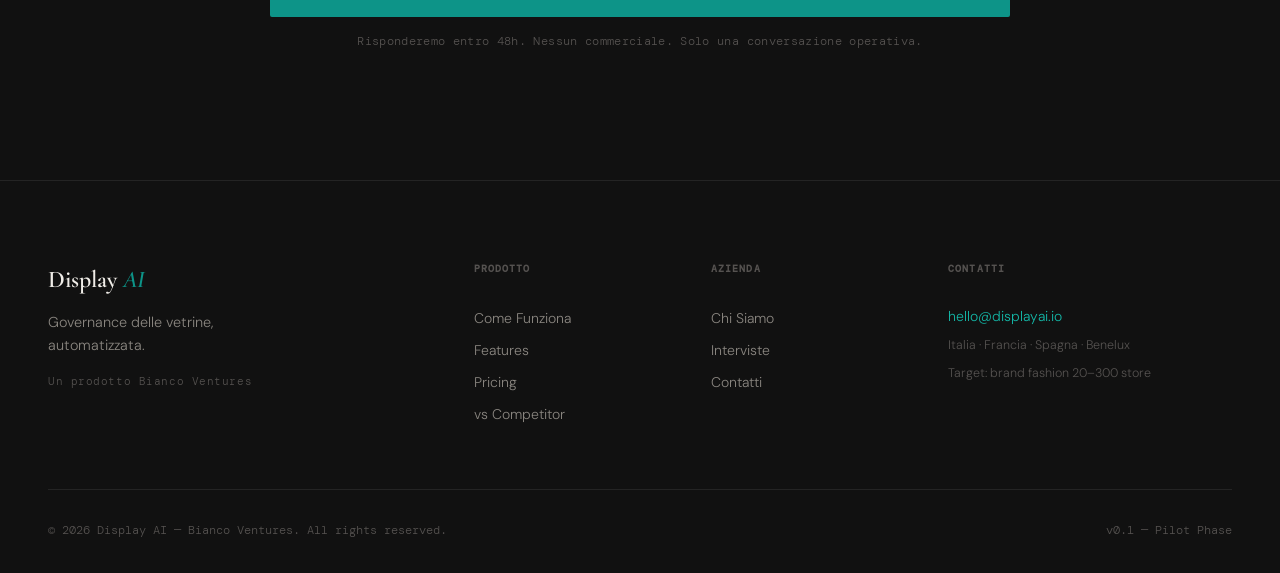
==== commit 269efcf0: "Add files via upload" ====
--- a/index.html
+++ b/index.html
@@ -8,8 +8,687 @@
   <link rel="preconnect" href="https://fonts.googleapis.com" />
   <link rel="preconnect" href="https://fonts.gstatic.com" crossorigin />
   <link rel="preconnect" href="https://images.unsplash.com" />
-  <link href="https://fonts.googleapis.com/css2?family=Cormorant+Garamond:ital,wght@0,300;0,600;1,300;1,600&family=DM+Sans:opsz,wght@9..40,300;9..40,400;9..40,500&family=DM+Mono:wght@400;500&display=swap" rel="stylesheet" />
-  <link rel="stylesheet" href="style.css" />
+  <link href="https://fonts.googleapis.com/css2?family=Cormorant+Garamond:ital,wght@0,300;0,600;1,300;1,600&family=DM+Sans:wght@300;400;500&family=DM+Mono:wght@400;500&display=swap" rel="stylesheet" />
+<style>
+/* ─── RESET & TOKENS ──────────────────────────── */
+*, *::before, *::after { box-sizing: border-box; margin: 0; padding: 0; }
+
+:root {
+  --ink: #0a0a0a;
+  --ink-2: #111111;
+  --surface: #141414;
+  --surface-2: #1c1c1c;
+  --accent: #0d9488;
+  --accent-light: #14b8a8;
+  --text: #f0ede8;
+  --text-mute: #8a8680;
+  --text-dim: #555250;
+  --line: rgba(255,255,255,0.08);
+  --line-strong: rgba(255,255,255,0.14);
+  --font-display: 'Cormorant Garamond', Georgia, serif;
+  --font-body: 'DM Sans', system-ui, sans-serif;
+  --font-mono: 'DM Mono', monospace;
+  --ease-out: cubic-bezier(0.16, 1, 0.3, 1);
+  --ease-in-out: cubic-bezier(0.4, 0, 0.2, 1);
+}
+
+html { scroll-behavior: smooth; font-size: 16px; }
+
+body {
+  background: var(--ink);
+  color: var(--text);
+  font-family: var(--font-body);
+  font-weight: 300;
+  line-height: 1.6;
+  overflow-x: hidden;
+  cursor: none;
+}
+
+@media (pointer: coarse) { body { cursor: auto; } }
+
+/* ─── LOADER ──────────────────────────────────── */
+#loader {
+  position: fixed; inset: 0; z-index: 9999;
+  background: var(--ink);
+  display: flex; align-items: center; justify-content: center;
+  transition: opacity 0.6s var(--ease-out), transform 0.6s var(--ease-out);
+}
+#loader.hide { opacity: 0; pointer-events: none; transform: scale(1.02); }
+
+.loader-inner { text-align: center; }
+
+.loader-logo {
+  font-family: var(--font-display);
+  font-size: clamp(2rem, 5vw, 3.5rem);
+  font-weight: 600;
+  letter-spacing: -0.02em;
+  color: var(--text);
+  margin-bottom: 2.5rem;
+}
+.loader-logo em { font-style: italic; color: var(--accent); }
+
+.loader-progress {
+  display: flex; align-items: center; gap: 1.5rem;
+  width: clamp(200px, 40vw, 360px);
+}
+
+.loader-bar {
+  flex: 1; height: 1px; background: var(--line-strong);
+  position: relative; overflow: hidden;
+}
+.loader-fill {
+  position: absolute; left: 0; top: 0; height: 100%;
+  width: 0%; background: var(--accent);
+  transition: width 0.05s linear;
+}
+.loader-count {
+  font-family: var(--font-mono);
+  font-size: 0.75rem;
+  color: var(--text-mute);
+  min-width: 2.5rem;
+  text-align: right;
+}
+.loader-label {
+  font-family: var(--font-mono);
+  font-size: 0.7rem;
+  color: var(--text-dim);
+  margin-top: 1.5rem;
+  letter-spacing: 0.05em;
+}
+
+/* ─── CURSOR ──────────────────────────────────── */
+.cursor-ring {
+  position: fixed; top: 0; left: 0; z-index: 9998;
+  width: 32px; height: 32px;
+  border: 1px solid rgba(13,148,136,0.6);
+  border-radius: 50%;
+  pointer-events: none;
+  transform: translate(-50%, -50%);
+  transition: transform 0.12s var(--ease-out), width 0.2s, height 0.2s, border-color 0.2s;
+}
+.cursor-dot {
+  position: fixed; top: 0; left: 0; z-index: 9998;
+  width: 4px; height: 4px;
+  background: var(--accent);
+  border-radius: 50%;
+  pointer-events: none;
+  transform: translate(-50%, -50%);
+}
+.cursor-ring.hovered { width: 52px; height: 52px; border-color: var(--accent); }
+@media (pointer: coarse) { .cursor-ring, .cursor-dot { display: none; } }
+
+/* ─── GRAIN ───────────────────────────────────── */
+.grain {
+  position: fixed; inset: 0; z-index: 1;
+  pointer-events: none; opacity: 0.035;
+  mix-blend-mode: overlay;
+}
+
+/* ─── NAV ─────────────────────────────────────── */
+#nav {
+  position: fixed; top: 0; left: 0; right: 0; z-index: 100;
+  transition: background 0.3s, border-bottom 0.3s;
+}
+#nav.scrolled {
+  background: rgba(10,10,10,0.92);
+  backdrop-filter: blur(16px);
+  -webkit-backdrop-filter: blur(16px);
+  border-bottom: 1px solid var(--line);
+}
+
+.nav-inner {
+  max-width: 1280px; margin: 0 auto;
+  padding: clamp(1rem, 2.5vw, 1.5rem) clamp(1.25rem, 5vw, 3rem);
+  display: flex; align-items: center; gap: 2rem;
+}
+
+.nav-logo {
+  font-family: var(--font-display);
+  font-size: 1.3rem; font-weight: 600;
+  color: var(--text); text-decoration: none;
+  letter-spacing: -0.01em; white-space: nowrap;
+}
+.nav-logo em { font-style: italic; color: var(--accent); }
+
+.nav-links {
+  display: flex; list-style: none; gap: clamp(1rem, 2vw, 2rem); margin-left: auto;
+}
+.nav-links a {
+  color: var(--text-mute); text-decoration: none;
+  font-size: 0.875rem; font-weight: 400;
+  transition: color 0.2s;
+}
+.nav-links a:hover { color: var(--text); }
+
+.btn-nav {
+  font-family: var(--font-body);
+  font-size: 0.8rem; font-weight: 500;
+  padding: 0.5rem 1.2rem;
+  background: var(--accent); color: #fff;
+  border-radius: 2px; text-decoration: none;
+  letter-spacing: 0.02em;
+  transition: background 0.2s, transform 0.15s;
+  white-space: nowrap;
+}
+.btn-nav:hover { background: var(--accent-light); }
+
+.burger {
+  display: none; background: none; border: none; cursor: pointer;
+  flex-direction: column; gap: 5px; padding: 4px; margin-left: auto;
+}
+.burger span {
+  display: block; width: 22px; height: 1px; background: var(--text);
+  transition: transform 0.3s, opacity 0.3s;
+}
+.burger.open span:first-child { transform: translateY(6px) rotate(45deg); }
+.burger.open span:last-child { transform: translateY(-6px) rotate(-45deg); }
+
+.mobile-menu {
+  display: none; flex-direction: column; gap: 0;
+  background: var(--ink-2); border-top: 1px solid var(--line);
+  max-height: 0; overflow: hidden;
+  transition: max-height 0.4s var(--ease-out);
+}
+.mobile-menu.open { max-height: 500px; }
+.mobile-link {
+  color: var(--text-mute); text-decoration: none;
+  padding: 1rem clamp(1.25rem, 5vw, 3rem);
+  font-size: 1rem; border-bottom: 1px solid var(--line);
+  transition: color 0.2s;
+}
+.mobile-link:hover { color: var(--text); }
+.mobile-cta {
+  color: var(--accent); text-decoration: none;
+  padding: 1.25rem clamp(1.25rem, 5vw, 3rem);
+  font-weight: 500;
+}
+
+@media (max-width: 900px) {
+  .nav-links { display: none; }
+  .btn-nav { display: none; }
+  .burger { display: flex; }
+  .mobile-menu { display: flex; }
+}
+
+/* ─── HERO ────────────────────────────────────── */
+#hero {
+  position: relative; min-height: 100svh;
+  display: flex; align-items: flex-end;
+  overflow: hidden;
+}
+
+.hero-media {
+  position: absolute; inset: 0; z-index: 0;
+}
+.hero-img {
+  width: 100%; height: 100%; object-fit: cover;
+  transform: scale(1.05);
+  transition: transform 8s ease-out;
+}
+.hero-img.loaded { transform: scale(1); }
+.hero-overlay {
+  position: absolute; inset: 0;
+  background: linear-gradient(
+    to top,
+    rgba(10,10,10,0.98) 0%,
+    rgba(10,10,10,0.7) 40%,
+    rgba(10,10,10,0.3) 70%,
+    rgba(10,10,10,0.15) 100%
+  );
+}
+
+.hero-body {
+  position: relative; z-index: 2;
+  max-width: 1280px; margin: 0 auto;
+  width: 100%;
+  padding: clamp(5rem, 10vw, 8rem) clamp(1.25rem, 5vw, 3rem) clamp(4rem, 8vw, 6rem);
+}
+
+.chapter-tag {
+  display: flex; align-items: center; gap: 0.75rem;
+  font-family: var(--font-mono);
+  font-size: 0.7rem; color: var(--text-mute);
+  letter-spacing: 0.1em; text-transform: uppercase;
+  margin-bottom: 1.5rem;
+}
+
+.hero-title {
+  font-family: var(--font-display);
+  font-size: clamp(3.2rem, 8vw, 8rem);
+  font-weight: 600; line-height: 1.05;
+  letter-spacing: -0.02em;
+  color: var(--text);
+  margin-bottom: 1.75rem;
+}
+.hero-title em {
+  font-style: italic; font-weight: 300;
+  color: var(--accent-light);
+  display: block;
+}
+
+.rw {
+  display: block;
+  opacity: 0; transform: translateY(28px);
+  transition: opacity 0.7s var(--ease-out), transform 0.7s var(--ease-out);
+  transition-delay: var(--d, 0ms);
+}
+.rw.visible { opacity: 1; transform: none; }
+
+.hero-sub {
+  max-width: 600px;
+  font-size: clamp(1rem, 2vw, 1.15rem);
+  font-weight: 300; color: rgba(240,237,232,0.75);
+  line-height: 1.7; margin-bottom: 2.5rem;
+}
+
+.hero-ctas { display: flex; gap: 1rem; flex-wrap: wrap; margin-bottom: 3.5rem; }
+
+.btn-primary {
+  font-family: var(--font-body);
+  font-size: 0.875rem; font-weight: 500;
+  padding: 0.875rem 2rem;
+  background: var(--accent); color: #fff;
+  border-radius: 2px; text-decoration: none;
+  letter-spacing: 0.02em;
+  transition: background 0.2s, transform 0.15s, box-shadow 0.2s;
+  border: none; cursor: pointer; display: inline-block;
+}
+.btn-primary:hover { background: var(--accent-light); box-shadow: 0 0 30px rgba(13,148,136,0.3); }
+
+.btn-ghost {
+  font-family: var(--font-body);
+  font-size: 0.875rem; font-weight: 400;
+  padding: 0.875rem 1.5rem;
+  color: var(--text-mute); text-decoration: none;
+  transition: color 0.2s;
+}
+.btn-ghost:hover { color: var(--text); }
+
+.btn-outline {
+  font-family: var(--font-body);
+  font-size: 0.875rem; font-weight: 500;
+  padding: 0.875rem 2rem;
+  border: 1px solid var(--line-strong); color: var(--text);
+  border-radius: 2px; text-decoration: none;
+  transition: border-color 0.2s, color 0.2s;
+  display: inline-block;
+}
+.btn-outline:hover { border-color: var(--accent); color: var(--accent); }
+
+.hero-stats { display: flex; align-items: center; gap: 2rem; flex-wrap: wrap; }
+.hstat { display: flex; flex-direction: column; gap: 0.25rem; }
+.hstat-num {
+  font-family: var(--font-display);
+  font-size: clamp(2rem, 4vw, 3rem);
+  font-weight: 600; line-height: 1;
+  color: var(--text);
+}
+.hstat-unit { font-family: var(--font-mono); font-size: 0.8rem; color: var(--accent); margin-left: 0.1rem; }
+.hstat-label { font-size: 0.75rem; color: var(--text-dim); font-family: var(--font-mono); }
+.hstat-sep { width: 1px; height: 40px; background: var(--line-strong); }
+
+.scroll-cue {
+  position: absolute; bottom: 2.5rem; left: 50%; transform: translateX(-50%);
+  z-index: 2; display: flex; flex-direction: column; align-items: center;
+}
+.scroll-line {
+  display: block; width: 1px; height: 60px;
+  background: linear-gradient(to bottom, var(--accent), transparent);
+  animation: scrollPulse 2s ease-in-out infinite;
+}
+@keyframes scrollPulse {
+  0%, 100% { opacity: 0.3; transform: scaleY(0.7); }
+  50% { opacity: 1; transform: scaleY(1); }
+}
+
+/* ─── SECTIONS ────────────────────────────────── */
+.section { padding: clamp(5rem, 10vw, 9rem) 0; }
+.section-dark { background: var(--surface); }
+.section-cta { background: var(--ink-2); }
+
+.container {
+  max-width: 1280px; margin: 0 auto;
+  padding: 0 clamp(1.25rem, 5vw, 3rem);
+}
+
+.section-head { margin-bottom: clamp(3rem, 6vw, 5rem); }
+
+.section-title {
+  font-family: var(--font-display);
+  font-size: clamp(2.5rem, 5.5vw, 5.5rem);
+  font-weight: 600; line-height: 1.08;
+  letter-spacing: -0.025em; color: var(--text);
+  margin-bottom: 1.5rem;
+}
+.section-title em { font-style: italic; font-weight: 300; color: var(--accent-light); }
+
+.section-sub {
+  max-width: 560px;
+  font-size: 1.05rem; color: var(--text-mute);
+  line-height: 1.7;
+}
+
+/* ─── REVEAL ANIMATIONS ───────────────────────── */
+.ri {
+  opacity: 0; transform: translateY(20px);
+  transition: opacity 0.65s var(--ease-out), transform 0.65s var(--ease-out);
+  transition-delay: var(--d, 0ms);
+}
+.ri.visible { opacity: 1; transform: none; }
+
+/* ─── PROBLEMA ────────────────────────────────── */
+.problema-layout {
+  display: grid; grid-template-columns: 1fr 1fr; gap: 4rem; align-items: start;
+}
+@media (max-width: 900px) { .problema-layout { grid-template-columns: 1fr; gap: 3rem; } }
+
+.lead {
+  font-size: clamp(1.1rem, 2vw, 1.3rem);
+  font-weight: 300; line-height: 1.65;
+  color: var(--text); margin-bottom: 1.5rem;
+}
+.body-text { font-size: 1rem; color: var(--text-mute); line-height: 1.75; margin-bottom: 1rem; }
+
+.pain-cards { display: grid; grid-template-columns: 1fr 1fr; gap: 1rem; }
+@media (max-width: 600px) { .pain-cards { grid-template-columns: 1fr; } }
+
+.pain-card {
+  background: var(--surface-2); border: 1px solid var(--line);
+  border-radius: 4px; padding: 1.5rem;
+  transition: border-color 0.2s, transform 0.25s;
+}
+.pain-card:hover { border-color: var(--accent); transform: translateY(-2px); }
+.pain-icon { color: var(--accent); margin-bottom: 0.875rem; }
+.pain-card h3 { font-size: 0.95rem; font-weight: 500; margin-bottom: 0.5rem; color: var(--text); }
+.pain-card p { font-size: 0.85rem; color: var(--text-mute); line-height: 1.65; }
+
+/* ─── COME FUNZIONA ───────────────────────────── */
+.flow-wrap {
+  display: grid; grid-template-columns: 1fr 1fr; gap: 5rem; align-items: start;
+}
+@media (max-width: 900px) { .flow-wrap { grid-template-columns: 1fr; gap: 3rem; } }
+
+.flow-steps { display: flex; flex-direction: column; gap: 0; }
+.flow-step {
+  display: flex; gap: 1.5rem; align-items: flex-start;
+}
+.flow-connector {
+  width: 1px; height: 2.5rem; background: var(--line-strong);
+  margin-left: 1.35rem;
+}
+.step-num {
+  font-family: var(--font-mono); font-size: 0.7rem;
+  color: var(--accent); min-width: 24px; padding-top: 0.15rem;
+}
+.step-body h3 { font-size: 1rem; font-weight: 500; margin-bottom: 0.4rem; color: var(--text); }
+.step-body p { font-size: 0.875rem; color: var(--text-mute); line-height: 1.7; }
+
+.flow-visual {
+  position: sticky; top: 7rem;
+  border-radius: 4px; overflow: hidden;
+  border: 1px solid var(--line);
+}
+.flow-visual img { width: 100%; height: 360px; object-fit: cover; display: block; }
+.flow-caption {
+  padding: 1.25rem 1.5rem;
+  font-size: 0.72rem; color: var(--text-dim);
+  line-height: 1.6; border-top: 1px solid var(--line);
+  background: var(--surface-2);
+}
+
+/* ─── BENTO GRID ──────────────────────────────── */
+.bento {
+  display: grid;
+  grid-template-columns: repeat(3, 1fr);
+  grid-auto-rows: 280px;
+  gap: 1px;
+  background: var(--line);
+  border: 1px solid var(--line);
+  border-radius: 4px; overflow: hidden;
+}
+
+.bento-card {
+  background: var(--surface-2);
+  padding: 2rem; position: relative;
+  overflow: hidden; display: flex; flex-direction: column; justify-content: flex-end;
+  transition: background 0.2s;
+}
+.bento-card:hover { background: var(--surface); }
+
+.bento-large { grid-column: span 2; grid-row: span 1; }
+.bento-wide { grid-column: span 2; grid-row: span 1; }
+
+.bento-img-wrap { position: absolute; inset: 0; z-index: 0; }
+.bento-img-wrap img { width: 100%; height: 100%; object-fit: cover; opacity: 0.4; }
+.bento-overlay {
+  position: absolute; inset: 0;
+  background: linear-gradient(to top, rgba(10,10,10,0.95) 0%, rgba(10,10,10,0.3) 60%, transparent 100%);
+}
+
+.bento-content { position: relative; z-index: 1; }
+.bento-tag { font-family: var(--font-mono); font-size: 0.65rem; color: var(--accent); letter-spacing: 0.1em; text-transform: uppercase; display: block; margin-bottom: 0.5rem; }
+.bento-card h3 { font-size: 1.1rem; font-weight: 500; margin-bottom: 0.5rem; color: var(--text); }
+.bento-card p { font-size: 0.82rem; color: var(--text-mute); line-height: 1.65; }
+
+.bento-icon { color: var(--accent); margin-bottom: 1rem; }
+
+@media (max-width: 800px) {
+  .bento { grid-template-columns: 1fr; grid-auto-rows: auto; }
+  .bento-large, .bento-wide { grid-column: span 1; }
+  .bento-card { min-height: 220px; }
+}
+
+/* ─── VS TABLE ────────────────────────────────── */
+.vs-table {
+  border: 1px solid var(--line);
+  border-radius: 4px; overflow: hidden;
+  font-size: 0.875rem;
+}
+
+.vs-header, .vs-row {
+  display: grid; grid-template-columns: 1.5fr 1fr 1fr 1fr;
+  border-bottom: 1px solid var(--line);
+}
+.vs-header:last-child, .vs-row:last-child { border-bottom: none; }
+
+.vs-header { background: var(--surface-2); }
+.vs-col-h {
+  padding: 1rem 1.25rem; font-size: 0.72rem;
+  letter-spacing: 0.06em; text-transform: uppercase;
+  color: var(--text-mute);
+}
+.highlight-h { color: var(--accent); }
+
+.vs-row { transition: background 0.15s; }
+.vs-row:hover { background: rgba(255,255,255,0.02); }
+.vs-row > div { padding: 1rem 1.25rem; color: var(--text-mute); }
+.vs-label { color: var(--text); font-weight: 400; }
+.highlight-c { color: var(--text); }
+.yes { color: var(--accent-light); }
+.no { color: var(--text-dim); }
+
+@media (max-width: 700px) {
+  .vs-header, .vs-row { grid-template-columns: 1.2fr 1fr; }
+  .vs-header > :nth-child(4), .vs-row > :nth-child(4),
+  .vs-header > :nth-child(3), .vs-row > :nth-child(3) { display: none; }
+}
+
+/* ─── PRICING ─────────────────────────────────── */
+.pricing-grid {
+  display: grid; grid-template-columns: repeat(3, 1fr);
+  gap: 1.5rem; margin-bottom: 3rem;
+}
+@media (max-width: 900px) { .pricing-grid { grid-template-columns: 1fr; } }
+
+.pricing-card {
+  background: var(--surface-2); border: 1px solid var(--line);
+  border-radius: 4px; padding: 2rem 1.75rem;
+  display: flex; flex-direction: column;
+  transition: border-color 0.2s;
+}
+.pricing-card:hover { border-color: var(--line-strong); }
+.pricing-featured {
+  border-color: var(--accent);
+  background: rgba(13,148,136,0.06);
+}
+
+.pricing-badge {
+  font-size: 0.65rem; letter-spacing: 0.1em; text-transform: uppercase;
+  color: var(--accent); margin-bottom: 1.5rem;
+}
+.pricing-price { margin-bottom: 1.5rem; }
+.price-amount {
+  display: block; font-family: var(--font-display);
+  font-size: clamp(1.6rem, 3vw, 2.2rem); font-weight: 600;
+  color: var(--text); line-height: 1.1; margin-bottom: 0.4rem;
+}
+.price-period { font-size: 0.78rem; color: var(--text-dim); line-height: 1.5; }
+
+.pricing-features {
+  list-style: none; display: flex; flex-direction: column; gap: 0.6rem;
+  margin-bottom: 1.5rem; flex: 1;
+}
+.pricing-features li {
+  font-size: 0.875rem; color: var(--text-mute);
+  padding-left: 1.25rem; position: relative;
+}
+.pricing-features li::before {
+  content: '→'; position: absolute; left: 0;
+  color: var(--accent); font-size: 0.75rem;
+}
+.pricing-note { font-size: 0.78rem; color: var(--text-dim); line-height: 1.6; margin-bottom: 1.5rem; }
+
+.pricing-math {
+  background: var(--surface-2); border: 1px solid var(--line);
+  border-radius: 4px; padding: 1.75rem 2rem;
+}
+.math-label {
+  font-size: 0.7rem; letter-spacing: 0.06em; text-transform: uppercase;
+  color: var(--text-mute); margin-bottom: 1.25rem;
+}
+.math-row {
+  display: flex; justify-content: space-between; align-items: center;
+  padding: 0.75rem 0; border-bottom: 1px solid var(--line);
+  font-size: 0.875rem; color: var(--text-mute); gap: 1rem;
+}
+.math-total { border-bottom: none; padding-top: 1rem; font-weight: 500; color: var(--text); }
+.math-val { font-family: var(--font-mono); font-size: 0.875rem; white-space: nowrap; }
+.math-cost { color: var(--text-dim); }
+.accent { color: var(--accent-light); }
+
+/* ─── QUOTES RAIL ─────────────────────────────── */
+.quotes-rail {
+  display: flex; gap: 1.5rem;
+  overflow-x: auto; padding-bottom: 1rem;
+  scrollbar-width: none; cursor: grab;
+}
+.quotes-rail::-webkit-scrollbar { display: none; }
+.quotes-rail.dragging { cursor: grabbing; }
+
+.quote-card {
+  min-width: clamp(280px, 45vw, 420px);
+  background: var(--surface-2); border: 1px solid var(--line);
+  border-radius: 4px; padding: 2rem;
+  flex-shrink: 0; display: flex; flex-direction: column; gap: 1.25rem;
+}
+.quote-score { font-size: 0.65rem; letter-spacing: 0.1em; text-transform: uppercase; color: var(--accent); }
+blockquote { font-family: var(--font-display); font-size: clamp(1rem, 2vw, 1.2rem); font-style: italic; font-weight: 300; color: var(--text); line-height: 1.7; flex: 1; }
+.quote-author { margin-top: auto; }
+.quote-name { font-size: 0.9rem; font-weight: 500; color: var(--text); }
+.quote-role { font-size: 0.72rem; color: var(--text-dim); margin-top: 0.2rem; }
+
+.rail-hint { font-size: 0.7rem; color: var(--text-dim); text-align: center; margin-top: 1.5rem; letter-spacing: 0.05em; }
+
+/* ─── CHI SIAMO ───────────────────────────────── */
+.chi-layout {
+  display: grid; grid-template-columns: 1fr 1fr; gap: 5rem; align-items: center;
+}
+@media (max-width: 900px) { .chi-layout { grid-template-columns: 1fr; gap: 3rem; } }
+
+.chi-values { display: flex; flex-direction: column; gap: 0.75rem; margin-top: 2rem; }
+.value-item { display: flex; gap: 1rem; align-items: flex-start; font-size: 0.9rem; color: var(--text-mute); }
+.value-item .mono { font-size: 0.8rem; min-width: 18px; padding-top: 0.1rem; }
+
+.chi-image { border-radius: 4px; overflow: hidden; border: 1px solid var(--line); }
+.chi-image img { width: 100%; height: 480px; object-fit: cover; display: block; }
+
+/* ─── CTA SECTION ─────────────────────────────── */
+.cta-block { max-width: 740px; margin: 0 auto; text-align: center; }
+.cta-title {
+  font-family: var(--font-display);
+  font-size: clamp(3rem, 6vw, 6rem);
+  font-weight: 600; line-height: 1.05;
+  letter-spacing: -0.025em; color: var(--text);
+  margin-bottom: 1.25rem;
+}
+.cta-title em { font-style: italic; font-weight: 300; color: var(--accent-light); }
+.cta-sub { font-size: 1rem; color: var(--text-mute); margin-bottom: 3rem; line-height: 1.7; }
+
+.cta-form { text-align: left; }
+.form-row { display: grid; grid-template-columns: 1fr 1fr; gap: 1rem; margin-bottom: 1rem; }
+@media (max-width: 600px) { .form-row { grid-template-columns: 1fr; } }
+
+.form-input, .form-textarea {
+  width: 100%; padding: 0.875rem 1rem;
+  background: var(--surface-2); border: 1px solid var(--line);
+  border-radius: 2px; color: var(--text);
+  font-family: var(--font-body); font-size: 0.9rem; font-weight: 300;
+  transition: border-color 0.2s;
+  outline: none;
+}
+.form-input::placeholder, .form-textarea::placeholder { color: var(--text-dim); }
+.form-input:focus, .form-textarea:focus { border-color: var(--accent); }
+.form-textarea { resize: vertical; margin-bottom: 1rem; }
+
+.btn-full { width: 100%; justify-content: center; text-align: center; }
+.form-note { font-size: 0.72rem; color: var(--text-dim); text-align: center; margin-top: 1rem; letter-spacing: 0.03em; }
+
+/* ─── FOOTER ──────────────────────────────────── */
+#footer { background: var(--ink-2); border-top: 1px solid var(--line); padding: 5rem 0 2rem; }
+
+.footer-grid {
+  display: grid; grid-template-columns: 2fr 1fr 1fr 1.5fr;
+  gap: 3rem; margin-bottom: 4rem;
+}
+@media (max-width: 900px) { .footer-grid { grid-template-columns: 1fr 1fr; gap: 2rem; } }
+@media (max-width: 500px) { .footer-grid { grid-template-columns: 1fr; } }
+
+.footer-logo {
+  font-family: var(--font-display);
+  font-size: 1.5rem; font-weight: 600;
+  color: var(--text); margin-bottom: 0.75rem;
+}
+.footer-logo em { font-style: italic; color: var(--accent); }
+.footer-tagline { font-size: 0.9rem; color: var(--text-mute); line-height: 1.6; margin-bottom: 1rem; }
+.footer-backer { font-size: 0.7rem; color: var(--text-dim); letter-spacing: 0.05em; }
+
+.footer-head { font-size: 0.65rem; letter-spacing: 0.1em; text-transform: uppercase; color: var(--text-dim); margin-bottom: 1.25rem; }
+.footer-links { display: flex; flex-direction: column; gap: 0.6rem; }
+.footer-links a { color: var(--text-mute); text-decoration: none; font-size: 0.875rem; transition: color 0.2s; }
+.footer-links a:hover { color: var(--text); }
+
+.footer-contact { display: flex; flex-direction: column; gap: 0.5rem; }
+.footer-contact a { color: var(--accent-light); text-decoration: none; font-size: 0.875rem; }
+.footer-note { font-size: 0.78rem; color: var(--text-dim); }
+
+.footer-bottom {
+  border-top: 1px solid var(--line); padding-top: 2rem;
+  display: flex; justify-content: space-between; align-items: center; flex-wrap: wrap; gap: 1rem;
+}
+.footer-bottom .mono { font-size: 0.72rem; color: var(--text-dim); }
+.footer-version { color: var(--accent); }
+
+/* ─── UTILS ───────────────────────────────────── */
+.mono { font-family: var(--font-mono); }
+
+/* ─── REDUCED MOTION ──────────────────────────── */
+@media (prefers-reduced-motion: reduce) {
+  *, *::before, *::after { animation: none !important; transition: none !important; }
+  .ri { opacity: 1; transform: none; }
+  .rw { opacity: 1; transform: none; }
+}
+
+</style>
 </head>
 <body>
 
@@ -423,6 +1102,221 @@
     </div>
   </footer>
 
-  <script src="motion.js"></script>
+<script>
+/* ─── MOTION.JS — Display AI ─────────────────── */
+
+// ── YEAR
+document.getElementById('year').textContent = new Date().getFullYear();
+
+// ── GRAIN CANVAS
+(function() {
+  const canvas = document.getElementById('grain');
+  const ctx = canvas.getContext('2d');
+  let frame = 0;
+  function resize() { canvas.width = window.innerWidth; canvas.height = window.innerHeight; }
+  function render() {
+    const w = canvas.width, h = canvas.height;
+    const img = ctx.createImageData(w, h);
+    const d = img.data;
+    for (let i = 0; i < d.length; i += 4) {
+      const v = Math.random() * 255 | 0;
+      d[i] = d[i+1] = d[i+2] = v; d[i+3] = 255;
+    }
+    ctx.putImageData(img, 0, 0);
+    frame++;
+    if (frame % 3 === 0) requestAnimationFrame(render);
+    else requestAnimationFrame(render);
+  }
+  resize();
+  window.addEventListener('resize', resize);
+  render();
+})();
+
+// ── LOADER
+(function() {
+  const loader = document.getElementById('loader');
+  const fill = document.getElementById('loaderFill');
+  const count = document.getElementById('loaderCount');
+  let p = 0;
+  const interval = setInterval(() => {
+    p += Math.random() * 4 + 1;
+    if (p >= 100) { p = 100; clearInterval(interval); done(); }
+    fill.style.width = p + '%';
+    count.textContent = String(Math.floor(p)).padStart(3, '0');
+  }, 30);
+  function done() {
+    setTimeout(() => {
+      loader.classList.add('hide');
+      setTimeout(() => loader.remove(), 700);
+      triggerHeroReveal();
+    }, 200);
+  }
+})();
+
+// ── HERO REVEAL
+function triggerHeroReveal() {
+  const img = document.querySelector('.hero-img');
+  if (img) img.classList.add('loaded');
+  document.querySelectorAll('.rw, .ri').forEach(el => {
+    if (el.closest('#hero')) el.classList.add('visible');
+  });
+  // Trigger counters after hero visible
+  setTimeout(startCounters, 1000);
+}
+
+// ── NAV SCROLL
+const nav = document.getElementById('nav');
+window.addEventListener('scroll', () => {
+  nav.classList.toggle('scrolled', window.scrollY > 60);
+}, { passive: true });
+
+// ── BURGER
+const burger = document.getElementById('burger');
+const mobileMenu = document.getElementById('mobileMenu');
+if (burger && mobileMenu) {
+  burger.addEventListener('click', () => {
+    burger.classList.toggle('open');
+    mobileMenu.classList.toggle('open');
+  });
+  mobileMenu.querySelectorAll('a').forEach(link => {
+    link.addEventListener('click', () => {
+      burger.classList.remove('open');
+      mobileMenu.classList.remove('open');
+    });
+  });
+}
+
+// ── SMOOTH SCROLL
+document.querySelectorAll('a[href^="#"]').forEach(a => {
+  a.addEventListener('click', e => {
+    const id = a.getAttribute('href');
+    const el = document.querySelector(id);
+    if (el) {
+      e.preventDefault();
+      el.scrollIntoView({ behavior: 'smooth', block: 'start' });
+    }
+  });
+});
+
+// ── INTERSECTION OBSERVER (reveal)
+const revealObs = new IntersectionObserver((entries) => {
+  entries.forEach(e => {
+    if (e.isIntersecting) {
+      e.target.classList.add('visible');
+      revealObs.unobserve(e.target);
+    }
+  });
+}, { threshold: 0.12, rootMargin: '0px 0px -60px 0px' });
+
+document.querySelectorAll('.ri, .rw').forEach(el => {
+  if (!el.closest('#hero')) revealObs.observe(el);
+});
+
+// ── COUNTERS
+function easeOut(t) { return 1 - Math.pow(1 - t, 3); }
+
+function animateCounter(el) {
+  const target = parseInt(el.dataset.target, 10);
+  const duration = 1400;
+  const start = performance.now();
+  function step(now) {
+    const progress = Math.min((now - start) / duration, 1);
+    el.textContent = Math.floor(easeOut(progress) * target);
+    if (progress < 1) requestAnimationFrame(step);
+    else el.textContent = target;
+  }
+  requestAnimationFrame(step);
+}
+
+function startCounters() {
+  document.querySelectorAll('.counter').forEach(el => animateCounter(el));
+}
+
+// Also trigger counters when hero stats come into view (fallback)
+const counterObs = new IntersectionObserver((entries) => {
+  entries.forEach(e => {
+    if (e.isIntersecting) {
+      startCounters();
+      counterObs.disconnect();
+    }
+  });
+}, { threshold: 0.5 });
+const heroStats = document.querySelector('.hero-stats');
+if (heroStats) counterObs.observe(heroStats);
+
+// ── CUSTOM CURSOR (desktop only)
+if (window.matchMedia('(pointer: fine)').matches) {
+  const ring = document.getElementById('cursorRing');
+  const dot = document.getElementById('cursorDot');
+  let mx = 0, my = 0, rx = 0, ry = 0;
+  document.addEventListener('mousemove', e => { mx = e.clientX; my = e.clientY; });
+  (function raf() {
+    rx += (mx - rx) * 0.14;
+    ry += (my - ry) * 0.14;
+    ring.style.left = rx + 'px'; ring.style.top = ry + 'px';
+    dot.style.left = mx + 'px'; dot.style.top = my + 'px';
+    requestAnimationFrame(raf);
+  })();
+  const hovers = document.querySelectorAll('a, button, .pain-card, .bento-card, .pricing-card, .quote-card');
+  hovers.forEach(el => {
+    el.addEventListener('mouseenter', () => ring.classList.add('hovered'));
+    el.addEventListener('mouseleave', () => ring.classList.remove('hovered'));
+  });
+}
+
+// ── CTA MAGNETIC
+if (window.matchMedia('(pointer: fine)').matches) {
+  document.querySelectorAll('.cta-mag').forEach(btn => {
+    btn.addEventListener('mousemove', e => {
+      const r = btn.getBoundingClientRect();
+      const dx = (e.clientX - r.left - r.width / 2) * 0.25;
+      const dy = (e.clientY - r.top - r.height / 2) * 0.25;
+      btn.style.transform = `translate(${dx}px, ${dy}px)`;
+    });
+    btn.addEventListener('mouseleave', () => { btn.style.transform = ''; });
+  });
+}
+
+// ── PARALLAX HERO
+window.addEventListener('scroll', () => {
+  const img = document.querySelector('.hero-img');
+  if (!img) return;
+  const y = window.scrollY;
+  img.style.transform = `scale(1.05) translateY(${y * 0.25}px)`;
+}, { passive: true });
+
+// ── DRAG SCROLL (quotes rail)
+const rail = document.getElementById('quotesRail');
+if (rail) {
+  let isDown = false, startX, scrollLeft;
+  rail.addEventListener('mousedown', e => {
+    isDown = true; rail.classList.add('dragging');
+    startX = e.pageX - rail.offsetLeft; scrollLeft = rail.scrollLeft;
+  });
+  rail.addEventListener('mouseleave', () => { isDown = false; rail.classList.remove('dragging'); });
+  rail.addEventListener('mouseup', () => { isDown = false; rail.classList.remove('dragging'); });
+  rail.addEventListener('mousemove', e => {
+    if (!isDown) return; e.preventDefault();
+    const x = e.pageX - rail.offsetLeft;
+    rail.scrollLeft = scrollLeft - (x - startX) * 1.5;
+  });
+}
+
+// ── FORM SUBMIT
+const submitBtn = document.getElementById('submitBtn');
+if (submitBtn) {
+  submitBtn.addEventListener('click', () => {
+    const inputs = document.querySelectorAll('.form-input, .form-textarea');
+    let valid = true;
+    inputs.forEach(i => { if (!i.value.trim()) { i.style.borderColor = 'rgba(239,68,68,0.6)'; valid = false; } else i.style.borderColor = ''; });
+    if (valid) {
+      submitBtn.textContent = '✓ Richiesta inviata — ti contatteremo entro 48h';
+      submitBtn.style.background = '#059669';
+      submitBtn.disabled = true;
+    }
+  });
+}
+
+</script>
 </body>
 </html>
